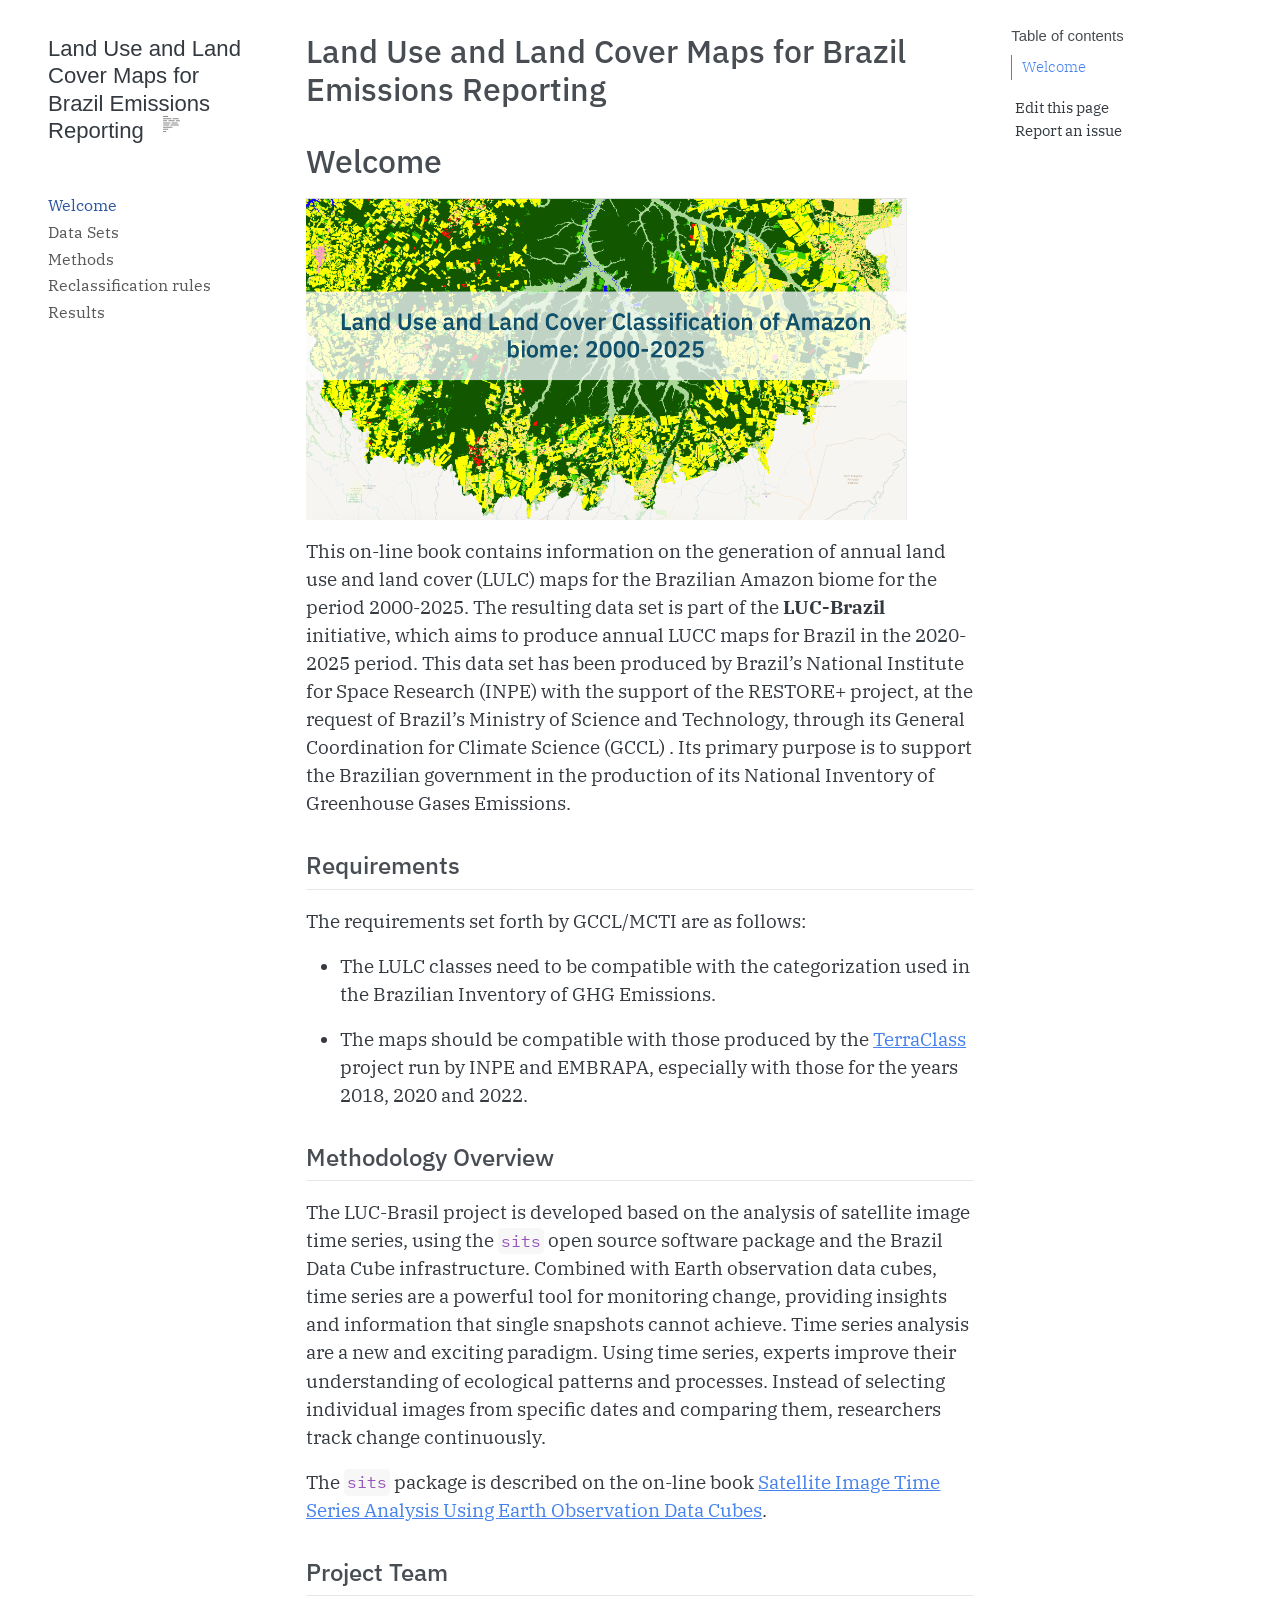
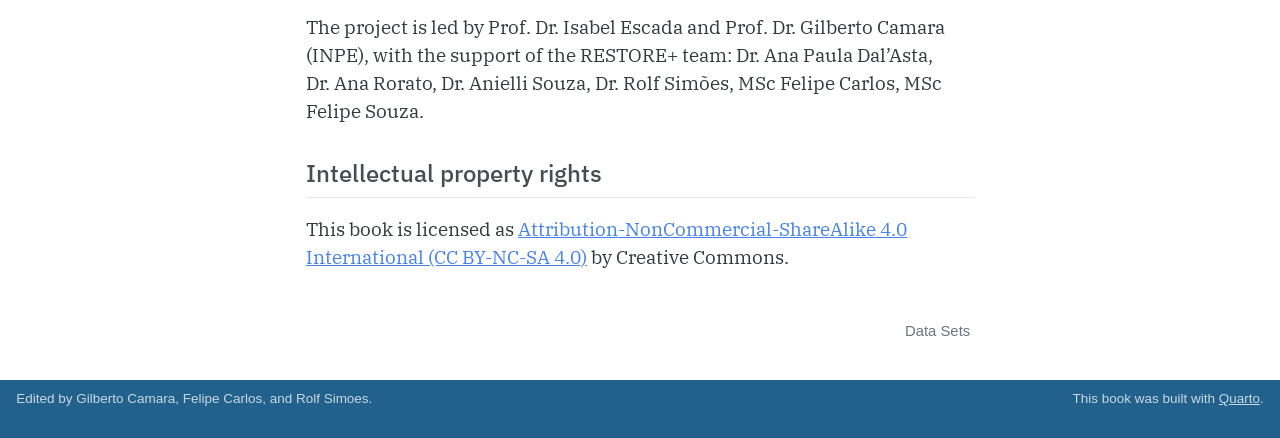
==== docs/index.html @ 6ebc116a "first version of documentation" ====
<!DOCTYPE html>
<html xmlns="http://www.w3.org/1999/xhtml" lang="en" xml:lang="en"><head>
<meta http-equiv="Content-Type" content="text/html; charset=UTF-8">
<meta charset="utf-8">
<meta name="generator" content="quarto-1.3.361">
<meta name="viewport" content="width=device-width, initial-scale=1.0, user-scalable=yes">
<meta name="author" content="Gilberto Camara, Felipe Carlos, and Rolf Simoes">
<title>Land Use and Land Cover Maps for Brazil Emissions Reporting</title>
<style>
code{white-space: pre-wrap;}
span.smallcaps{font-variant: small-caps;}
div.columns{display: flex; gap: min(4vw, 1.5em);}
div.column{flex: auto; overflow-x: auto;}
div.hanging-indent{margin-left: 1.5em; text-indent: -1.5em;}
ul.task-list{list-style: none;}
ul.task-list li input[type="checkbox"] {
  width: 0.8em;
  margin: 0 0.8em 0.2em -1em; /* quarto-specific, see https://github.com/quarto-dev/quarto-cli/issues/4556 */ 
  vertical-align: middle;
}
</style>

<script src="site_libs/quarto-nav/quarto-nav.js"></script>
<script src="site_libs/quarto-nav/headroom.min.js"></script>
<script src="site_libs/clipboard/clipboard.min.js"></script>
<script src="site_libs/quarto-search/autocomplete.umd.js"></script>
<script src="site_libs/quarto-search/fuse.min.js"></script>
<script src="site_libs/quarto-search/quarto-search.js"></script>
<meta name="quarto:offset" content="./">
<link href="./data.html" rel="next">
<script src="site_libs/quarto-html/quarto.js"></script>
<script src="site_libs/quarto-html/popper.min.js"></script>
<script src="site_libs/quarto-html/tippy.umd.min.js"></script>
<script src="site_libs/quarto-html/anchor.min.js"></script>
<link href="site_libs/quarto-html/tippy.css" rel="stylesheet">
<link href="site_libs/quarto-html/quarto-syntax-highlighting.css" rel="stylesheet" id="quarto-text-highlighting-styles">
<script src="site_libs/bootstrap/bootstrap.min.js"></script>
<link href="site_libs/bootstrap/bootstrap-icons.css" rel="stylesheet">
<link href="site_libs/bootstrap/bootstrap.min.css" rel="stylesheet" id="quarto-bootstrap" data-mode="light"><script id="quarto-search-options" type="application/json">{
  "location": "sidebar",
  "copy-button": false,
  "collapse-after": 3,
  "panel-placement": "start",
  "type": "textbox",
  "limit": 20,
  "language": {
    "search-no-results-text": "No results",
    "search-matching-documents-text": "matching documents",
    "search-copy-link-title": "Copy link to search",
    "search-hide-matches-text": "Hide additional matches",
    "search-more-match-text": "more match in this document",
    "search-more-matches-text": "more matches in this document",
    "search-clear-button-title": "Clear",
    "search-detached-cancel-button-title": "Cancel",
    "search-submit-button-title": "Submit",
    "search-label": "Search"
  }
}</script>
</head>
<body class="nav-sidebar floating">

<div id="quarto-search-results"></div>
  <header id="quarto-header" class="headroom fixed-top"><nav class="quarto-secondary-nav"><div class="container-fluid d-flex">
      <button type="button" class="quarto-btn-toggle btn" data-bs-toggle="collapse" data-bs-target="#quarto-sidebar,#quarto-sidebar-glass" aria-controls="quarto-sidebar" aria-expanded="false" aria-label="Toggle sidebar navigation" onclick="if (window.quartoToggleHeadroom) { window.quartoToggleHeadroom(); }">
        <i class="bi bi-layout-text-sidebar-reverse"></i>
      </button>
      <nav class="quarto-page-breadcrumbs" aria-label="breadcrumb"><ol class="breadcrumb"><li class="breadcrumb-item"><a href="./index.html">Welcome</a></li></ol></nav>
      <a class="flex-grow-1" role="button" data-bs-toggle="collapse" data-bs-target="#quarto-sidebar,#quarto-sidebar-glass" aria-controls="quarto-sidebar" aria-expanded="false" aria-label="Toggle sidebar navigation" onclick="if (window.quartoToggleHeadroom) { window.quartoToggleHeadroom(); }">      
      </a>
      <button type="button" class="btn quarto-search-button" aria-label="" onclick="window.quartoOpenSearch();">
        <i class="bi bi-search"></i>
      </button>
    </div>
  </nav></header><!-- content --><div id="quarto-content" class="quarto-container page-columns page-rows-contents page-layout-article">
<!-- sidebar -->
  <nav id="quarto-sidebar" class="sidebar collapse collapse-horizontal sidebar-navigation floating overflow-auto"><div class="pt-lg-2 mt-2 text-left sidebar-header">
    <div class="sidebar-title mb-0 py-0">
      <a href="./">Land Use and Land Cover Maps for Brazil Emissions Reporting</a> 
        <div class="sidebar-tools-main">
    <a href="https://github.com/restore-plus/docs" title="Source Code" class="quarto-navigation-tool px-1" aria-label="Source Code"><i class="bi bi-github"></i></a>
  <a href="" class="quarto-reader-toggle quarto-navigation-tool px-1" onclick="window.quartoToggleReader(); return false;" title="Toggle reader mode">
  <div class="quarto-reader-toggle-btn">
  <i class="bi"></i>
  </div>
</a>
</div>
    </div>
      </div>
        <div class="mt-2 flex-shrink-0 align-items-center">
        <div class="sidebar-search">
        <div id="quarto-search" class="" title="Search"></div>
        </div>
        </div>
    <div class="sidebar-menu-container"> 
    <ul class="list-unstyled mt-1">
<li class="sidebar-item">
  <div class="sidebar-item-container"> 
  <a href="./index.html" class="sidebar-item-text sidebar-link active">
 <span class="menu-text">Welcome</span></a>
  </div>
</li>
        <li class="sidebar-item">
  <div class="sidebar-item-container"> 
  <a href="./data.html" class="sidebar-item-text sidebar-link">
 <span class="menu-text">Data Sets</span></a>
  </div>
</li>
        <li class="sidebar-item">
  <div class="sidebar-item-container"> 
  <a href="./methods.html" class="sidebar-item-text sidebar-link">
 <span class="menu-text">Methods</span></a>
  </div>
</li>
        <li class="sidebar-item">
  <div class="sidebar-item-container"> 
  <a href="./reclassification.html" class="sidebar-item-text sidebar-link">
 <span class="menu-text">Reclassification rules</span></a>
  </div>
</li>
        <li class="sidebar-item">
  <div class="sidebar-item-container"> 
  <a href="./results.html" class="sidebar-item-text sidebar-link">
 <span class="menu-text">Results</span></a>
  </div>
</li>
    </ul>
</div>
</nav><div id="quarto-sidebar-glass" data-bs-toggle="collapse" data-bs-target="#quarto-sidebar,#quarto-sidebar-glass"></div>
<!-- margin-sidebar -->
    <div id="quarto-margin-sidebar" class="sidebar margin-sidebar">
        <nav id="TOC" role="doc-toc" class="toc-active"><h2 id="toc-title">Table of contents</h2>
   
  <ul>
<li>
<a href="#welcome" id="toc-welcome" class="nav-link active" data-scroll-target="#welcome">Welcome</a>
  <ul class="collapse">
<li><a href="#requirements" id="toc-requirements" class="nav-link" data-scroll-target="#requirements">Requirements</a></li>
  <li><a href="#methodology-overview" id="toc-methodology-overview" class="nav-link" data-scroll-target="#methodology-overview">Methodology Overview</a></li>
  <li><a href="#project-team" id="toc-project-team" class="nav-link" data-scroll-target="#project-team">Project Team</a></li>
  <li><a href="#intellectual-property-rights" id="toc-intellectual-property-rights" class="nav-link" data-scroll-target="#intellectual-property-rights">Intellectual property rights</a></li>
  </ul>
</li>
  </ul><div class="toc-actions"><div><i class="bi bi-github"></i></div><div class="action-links"><p><a href="https://github.com/restore-plus/docs/edit/quarto/index.qmd" class="toc-action">Edit this page</a></p><p><a href="https://github.com/restore-plus/docs/issues/new" class="toc-action">Report an issue</a></p></div></div></nav>
    </div>
<!-- main -->
<main class="content" id="quarto-document-content"><header id="title-block-header" class="quarto-title-block default"><div class="quarto-title">
<h1 class="title">Land Use and Land Cover Maps for Brazil Emissions Reporting</h1>
</div>



<div class="quarto-title-meta">

    
  
    
  </div>
  

</header><section id="welcome" class="level1 unnumbered"><h1 class="unnumbered">Welcome</h1>
<div class="cell">
<div class="cell-output-display">
<p><img src="./images/cover_art.png" class="img-fluid" style="width:90.0%"></p>
</div>
</div>
<p>This on-line book contains information on the generation of annual land use and land cover (LULC) maps for the Brazilian Amazon biome for the period 2000-2025. The resulting data set is part of the <strong>LUC-Brazil</strong> initiative, which aims to produce annual LUCC maps for Brazil in the 2020-2025 period. This data set has been produced by Brazil’s National Institute for Space Research (INPE) with the support of the RESTORE+ project, at the request of Brazil’s Ministry of Science and Technology, through its General Coordination for Climate Science (GCCL) . Its primary purpose is to support the Brazilian government in the production of its National Inventory of Greenhouse Gases Emissions.</p>
<section id="requirements" class="level2 unnumbered"><h2 class="unnumbered anchored" data-anchor-id="requirements">Requirements</h2>
<p>The requirements set forth by GCCL/MCTI are as follows:</p>
<ul>
<li><p>The LULC classes need to be compatible with the categorization used in the Brazilian Inventory of GHG Emissions.</p></li>
<li><p>The maps should be compatible with those produced by the <a href="www.terraclass.gov.br">TerraClass</a> project run by INPE and EMBRAPA, especially with those for the years 2018, 2020 and 2022.</p></li>
</ul></section><section id="methodology-overview" class="level2 unnumbered"><h2 class="unnumbered anchored" data-anchor-id="methodology-overview">Methodology Overview</h2>
<p>The LUC-Brasil project is developed based on the analysis of satellite image time series, using the <code>sits</code> open source software package and the Brazil Data Cube infrastructure. Combined with Earth observation data cubes, time series are a powerful tool for monitoring change, providing insights and information that single snapshots cannot achieve. Time series analysis are a new and exciting paradigm. Using time series, experts improve their understanding of ecological patterns and processes. Instead of selecting individual images from specific dates and comparing them, researchers track change continuously.</p>
<p>The <code>sits</code> package is described on the on-line book <a href="https://e-sensing.github.io/sitsbook/">Satellite Image Time Series Analysis Using Earth Observation Data Cubes</a>.</p>
</section><section id="project-team" class="level2 unnumbered"><h2 class="unnumbered anchored" data-anchor-id="project-team">Project Team</h2>
<p>The project is led by Prof.&nbsp;Dr.&nbsp;Isabel Escada and Prof.&nbsp;Dr.&nbsp;Gilberto Camara (INPE), with the support of the RESTORE+ team: Dr.&nbsp;Ana Paula Dal’Asta, Dr.&nbsp;Ana Rorato, Dr.&nbsp;Anielli Souza, Dr.&nbsp;Rolf Simões, MSc Felipe Carlos, MSc Felipe Souza.</p>
</section><section id="intellectual-property-rights" class="level2 unnumbered"><h2 class="unnumbered anchored" data-anchor-id="intellectual-property-rights">Intellectual property rights</h2>
<p>This book is licensed as <a href="https://creativecommons.org/licenses/by-nc-sa/4.0/">Attribution-NonCommercial-ShareAlike 4.0 International (CC BY-NC-SA 4.0)</a> by Creative Commons.</p>


</section></section></main><!-- /main --><script id="quarto-html-after-body" type="application/javascript">
window.document.addEventListener("DOMContentLoaded", function (event) {
  const toggleBodyColorMode = (bsSheetEl) => {
    const mode = bsSheetEl.getAttribute("data-mode");
    const bodyEl = window.document.querySelector("body");
    if (mode === "dark") {
      bodyEl.classList.add("quarto-dark");
      bodyEl.classList.remove("quarto-light");
    } else {
      bodyEl.classList.add("quarto-light");
      bodyEl.classList.remove("quarto-dark");
    }
  }
  const toggleBodyColorPrimary = () => {
    const bsSheetEl = window.document.querySelector("link#quarto-bootstrap");
    if (bsSheetEl) {
      toggleBodyColorMode(bsSheetEl);
    }
  }
  toggleBodyColorPrimary();  
  const icon = "";
  const anchorJS = new window.AnchorJS();
  anchorJS.options = {
    placement: 'right',
    icon: icon
  };
  anchorJS.add('.anchored');
  const isCodeAnnotation = (el) => {
    for (const clz of el.classList) {
      if (clz.startsWith('code-annotation-')) {                     
        return true;
      }
    }
    return false;
  }
  const clipboard = new window.ClipboardJS('.code-copy-button', {
    text: function(trigger) {
      const codeEl = trigger.previousElementSibling.cloneNode(true);
      for (const childEl of codeEl.children) {
        if (isCodeAnnotation(childEl)) {
          childEl.remove();
        }
      }
      return codeEl.innerText;
    }
  });
  clipboard.on('success', function(e) {
    // button target
    const button = e.trigger;
    // don't keep focus
    button.blur();
    // flash "checked"
    button.classList.add('code-copy-button-checked');
    var currentTitle = button.getAttribute("title");
    button.setAttribute("title", "Copied!");
    let tooltip;
    if (window.bootstrap) {
      button.setAttribute("data-bs-toggle", "tooltip");
      button.setAttribute("data-bs-placement", "left");
      button.setAttribute("data-bs-title", "Copied!");
      tooltip = new bootstrap.Tooltip(button, 
        { trigger: "manual", 
          customClass: "code-copy-button-tooltip",
          offset: [0, -8]});
      tooltip.show();    
    }
    setTimeout(function() {
      if (tooltip) {
        tooltip.hide();
        button.removeAttribute("data-bs-title");
        button.removeAttribute("data-bs-toggle");
        button.removeAttribute("data-bs-placement");
      }
      button.setAttribute("title", currentTitle);
      button.classList.remove('code-copy-button-checked');
    }, 1000);
    // clear code selection
    e.clearSelection();
  });
  function tippyHover(el, contentFn) {
    const config = {
      allowHTML: true,
      content: contentFn,
      maxWidth: 500,
      delay: 100,
      arrow: false,
      appendTo: function(el) {
          return el.parentElement;
      },
      interactive: true,
      interactiveBorder: 10,
      theme: 'quarto',
      placement: 'bottom-start'
    };
    window.tippy(el, config); 
  }
  const noterefs = window.document.querySelectorAll('a[role="doc-noteref"]');
  for (var i=0; i<noterefs.length; i++) {
    const ref = noterefs[i];
    tippyHover(ref, function() {
      // use id or data attribute instead here
      let href = ref.getAttribute('data-footnote-href') || ref.getAttribute('href');
      try { href = new URL(href).hash; } catch {}
      const id = href.replace(/^#\/?/, "");
      const note = window.document.getElementById(id);
      return note.innerHTML;
    });
  }
      let selectedAnnoteEl;
      const selectorForAnnotation = ( cell, annotation) => {
        let cellAttr = 'data-code-cell="' + cell + '"';
        let lineAttr = 'data-code-annotation="' +  annotation + '"';
        const selector = 'span[' + cellAttr + '][' + lineAttr + ']';
        return selector;
      }
      const selectCodeLines = (annoteEl) => {
        const doc = window.document;
        const targetCell = annoteEl.getAttribute("data-target-cell");
        const targetAnnotation = annoteEl.getAttribute("data-target-annotation");
        const annoteSpan = window.document.querySelector(selectorForAnnotation(targetCell, targetAnnotation));
        const lines = annoteSpan.getAttribute("data-code-lines").split(",");
        const lineIds = lines.map((line) => {
          return targetCell + "-" + line;
        })
        let top = null;
        let height = null;
        let parent = null;
        if (lineIds.length > 0) {
            //compute the position of the single el (top and bottom and make a div)
            const el = window.document.getElementById(lineIds[0]);
            top = el.offsetTop;
            height = el.offsetHeight;
            parent = el.parentElement.parentElement;
          if (lineIds.length > 1) {
            const lastEl = window.document.getElementById(lineIds[lineIds.length - 1]);
            const bottom = lastEl.offsetTop + lastEl.offsetHeight;
            height = bottom - top;
          }
          if (top !== null && height !== null && parent !== null) {
            // cook up a div (if necessary) and position it 
            let div = window.document.getElementById("code-annotation-line-highlight");
            if (div === null) {
              div = window.document.createElement("div");
              div.setAttribute("id", "code-annotation-line-highlight");
              div.style.position = 'absolute';
              parent.appendChild(div);
            }
            div.style.top = top - 2 + "px";
            div.style.height = height + 4 + "px";
            let gutterDiv = window.document.getElementById("code-annotation-line-highlight-gutter");
            if (gutterDiv === null) {
              gutterDiv = window.document.createElement("div");
              gutterDiv.setAttribute("id", "code-annotation-line-highlight-gutter");
              gutterDiv.style.position = 'absolute';
              const codeCell = window.document.getElementById(targetCell);
              const gutter = codeCell.querySelector('.code-annotation-gutter');
              gutter.appendChild(gutterDiv);
            }
            gutterDiv.style.top = top - 2 + "px";
            gutterDiv.style.height = height + 4 + "px";
          }
          selectedAnnoteEl = annoteEl;
        }
      };
      const unselectCodeLines = () => {
        const elementsIds = ["code-annotation-line-highlight", "code-annotation-line-highlight-gutter"];
        elementsIds.forEach((elId) => {
          const div = window.document.getElementById(elId);
          if (div) {
            div.remove();
          }
        });
        selectedAnnoteEl = undefined;
      };
      // Attach click handler to the DT
      const annoteDls = window.document.querySelectorAll('dt[data-target-cell]');
      for (const annoteDlNode of annoteDls) {
        annoteDlNode.addEventListener('click', (event) => {
          const clickedEl = event.target;
          if (clickedEl !== selectedAnnoteEl) {
            unselectCodeLines();
            const activeEl = window.document.querySelector('dt[data-target-cell].code-annotation-active');
            if (activeEl) {
              activeEl.classList.remove('code-annotation-active');
            }
            selectCodeLines(clickedEl);
            clickedEl.classList.add('code-annotation-active');
          } else {
            // Unselect the line
            unselectCodeLines();
            clickedEl.classList.remove('code-annotation-active');
          }
        });
      }
  const findCites = (el) => {
    const parentEl = el.parentElement;
    if (parentEl) {
      const cites = parentEl.dataset.cites;
      if (cites) {
        return {
          el,
          cites: cites.split(' ')
        };
      } else {
        return findCites(el.parentElement)
      }
    } else {
      return undefined;
    }
  };
  var bibliorefs = window.document.querySelectorAll('a[role="doc-biblioref"]');
  for (var i=0; i<bibliorefs.length; i++) {
    const ref = bibliorefs[i];
    const citeInfo = findCites(ref);
    if (citeInfo) {
      tippyHover(citeInfo.el, function() {
        var popup = window.document.createElement('div');
        citeInfo.cites.forEach(function(cite) {
          var citeDiv = window.document.createElement('div');
          citeDiv.classList.add('hanging-indent');
          citeDiv.classList.add('csl-entry');
          var biblioDiv = window.document.getElementById('ref-' + cite);
          if (biblioDiv) {
            citeDiv.innerHTML = biblioDiv.innerHTML;
          }
          popup.appendChild(citeDiv);
        });
        return popup.innerHTML;
      });
    }
  }
});
</script><nav class="page-navigation"><div class="nav-page nav-page-previous">
  </div>
  <div class="nav-page nav-page-next">
      <a href="./data.html" class="pagination-link">
        <span class="nav-page-text">Data Sets</span> <i class="bi bi-arrow-right-short"></i>
      </a>
  </div>
</nav>
</div> <!-- /content -->
<footer class="footer"><div class="nav-footer">
    <div class="nav-footer-left">Edited by Gilberto Camara, Felipe Carlos, and Rolf Simoes.</div>   
    <div class="nav-footer-center">
      &nbsp;
    </div>
    <div class="nav-footer-right">This book was built with <a href="https://quarto.org/">Quarto</a>.</div>
  </div>
</footer>


</body></html>
---- docs/site_libs/quarto-html/tippy.css ----
.tippy-box[data-animation=fade][data-state=hidden]{opacity:0}[data-tippy-root]{max-width:calc(100vw - 10px)}.tippy-box{position:relative;background-color:#333;color:#fff;border-radius:4px;font-size:14px;line-height:1.4;white-space:normal;outline:0;transition-property:transform,visibility,opacity}.tippy-box[data-placement^=top]>.tippy-arrow{bottom:0}.tippy-box[data-placement^=top]>.tippy-arrow:before{bottom:-7px;left:0;border-width:8px 8px 0;border-top-color:initial;transform-origin:center top}.tippy-box[data-placement^=bottom]>.tippy-arrow{top:0}.tippy-box[data-placement^=bottom]>.tippy-arrow:before{top:-7px;left:0;border-width:0 8px 8px;border-bottom-color:initial;transform-origin:center bottom}.tippy-box[data-placement^=left]>.tippy-arrow{right:0}.tippy-box[data-placement^=left]>.tippy-arrow:before{border-width:8px 0 8px 8px;border-left-color:initial;right:-7px;transform-origin:center left}.tippy-box[data-placement^=right]>.tippy-arrow{left:0}.tippy-box[data-placement^=right]>.tippy-arrow:before{left:-7px;border-width:8px 8px 8px 0;border-right-color:initial;transform-origin:center right}.tippy-box[data-inertia][data-state=visible]{transition-timing-function:cubic-bezier(.54,1.5,.38,1.11)}.tippy-arrow{width:16px;height:16px;color:#333}.tippy-arrow:before{content:"";position:absolute;border-color:transparent;border-style:solid}.tippy-content{position:relative;padding:5px 9px;z-index:1}
---- docs/site_libs/quarto-html/quarto-syntax-highlighting.css ----
/* quarto syntax highlight colors */
:root {
  --quarto-hl-ot-color: #003B4F;
  --quarto-hl-at-color: #657422;
  --quarto-hl-ss-color: #20794D;
  --quarto-hl-an-color: #5E5E5E;
  --quarto-hl-fu-color: #4758AB;
  --quarto-hl-st-color: #20794D;
  --quarto-hl-cf-color: #003B4F;
  --quarto-hl-op-color: #5E5E5E;
  --quarto-hl-er-color: #AD0000;
  --quarto-hl-bn-color: #AD0000;
  --quarto-hl-al-color: #AD0000;
  --quarto-hl-va-color: #111111;
  --quarto-hl-bu-color: inherit;
  --quarto-hl-ex-color: inherit;
  --quarto-hl-pp-color: #AD0000;
  --quarto-hl-in-color: #5E5E5E;
  --quarto-hl-vs-color: #20794D;
  --quarto-hl-wa-color: #5E5E5E;
  --quarto-hl-do-color: #5E5E5E;
  --quarto-hl-im-color: #00769E;
  --quarto-hl-ch-color: #20794D;
  --quarto-hl-dt-color: #AD0000;
  --quarto-hl-fl-color: #AD0000;
  --quarto-hl-co-color: #5E5E5E;
  --quarto-hl-cv-color: #5E5E5E;
  --quarto-hl-cn-color: #8f5902;
  --quarto-hl-sc-color: #5E5E5E;
  --quarto-hl-dv-color: #AD0000;
  --quarto-hl-kw-color: #003B4F;
}

/* other quarto variables */
:root {
  --quarto-font-monospace: SFMono-Regular, Menlo, Monaco, Consolas, "Liberation Mono", "Courier New", monospace;
}

pre > code.sourceCode > span {
  color: #003B4F;
}

code span {
  color: #003B4F;
}

code.sourceCode > span {
  color: #003B4F;
}

div.sourceCode,
div.sourceCode pre.sourceCode {
  color: #003B4F;
}

code span.ot {
  color: #003B4F;
  font-style: inherit;
}

code span.at {
  color: #657422;
  font-style: inherit;
}

code span.ss {
  color: #20794D;
  font-style: inherit;
}

code span.an {
  color: #5E5E5E;
  font-style: inherit;
}

code span.fu {
  color: #4758AB;
  font-style: inherit;
}

code span.st {
  color: #20794D;
  font-style: inherit;
}

code span.cf {
  color: #003B4F;
  font-style: inherit;
}

code span.op {
  color: #5E5E5E;
  font-style: inherit;
}

code span.er {
  color: #AD0000;
  font-style: inherit;
}

code span.bn {
  color: #AD0000;
  font-style: inherit;
}

code span.al {
  color: #AD0000;
  font-style: inherit;
}

code span.va {
  color: #111111;
  font-style: inherit;
}

code span.bu {
  font-style: inherit;
}

code span.ex {
  font-style: inherit;
}

code span.pp {
  color: #AD0000;
  font-style: inherit;
}

code span.in {
  color: #5E5E5E;
  font-style: inherit;
}

code span.vs {
  color: #20794D;
  font-style: inherit;
}

code span.wa {
  color: #5E5E5E;
  font-style: italic;
}

code span.do {
  color: #5E5E5E;
  font-style: italic;
}

code span.im {
  color: #00769E;
  font-style: inherit;
}

code span.ch {
  color: #20794D;
  font-style: inherit;
}

code span.dt {
  color: #AD0000;
  font-style: inherit;
}

code span.fl {
  color: #AD0000;
  font-style: inherit;
}

code span.co {
  color: #5E5E5E;
  font-style: inherit;
}

code span.cv {
  color: #5E5E5E;
  font-style: italic;
}

code span.cn {
  color: #8f5902;
  font-style: inherit;
}

code span.sc {
  color: #5E5E5E;
  font-style: inherit;
}

code span.dv {
  color: #AD0000;
  font-style: inherit;
}

code span.kw {
  color: #003B4F;
  font-style: inherit;
}

.prevent-inlining {
  content: "</";
}

/*# sourceMappingURL=debc5d5d77c3f9108843748ff7464032.css.map */
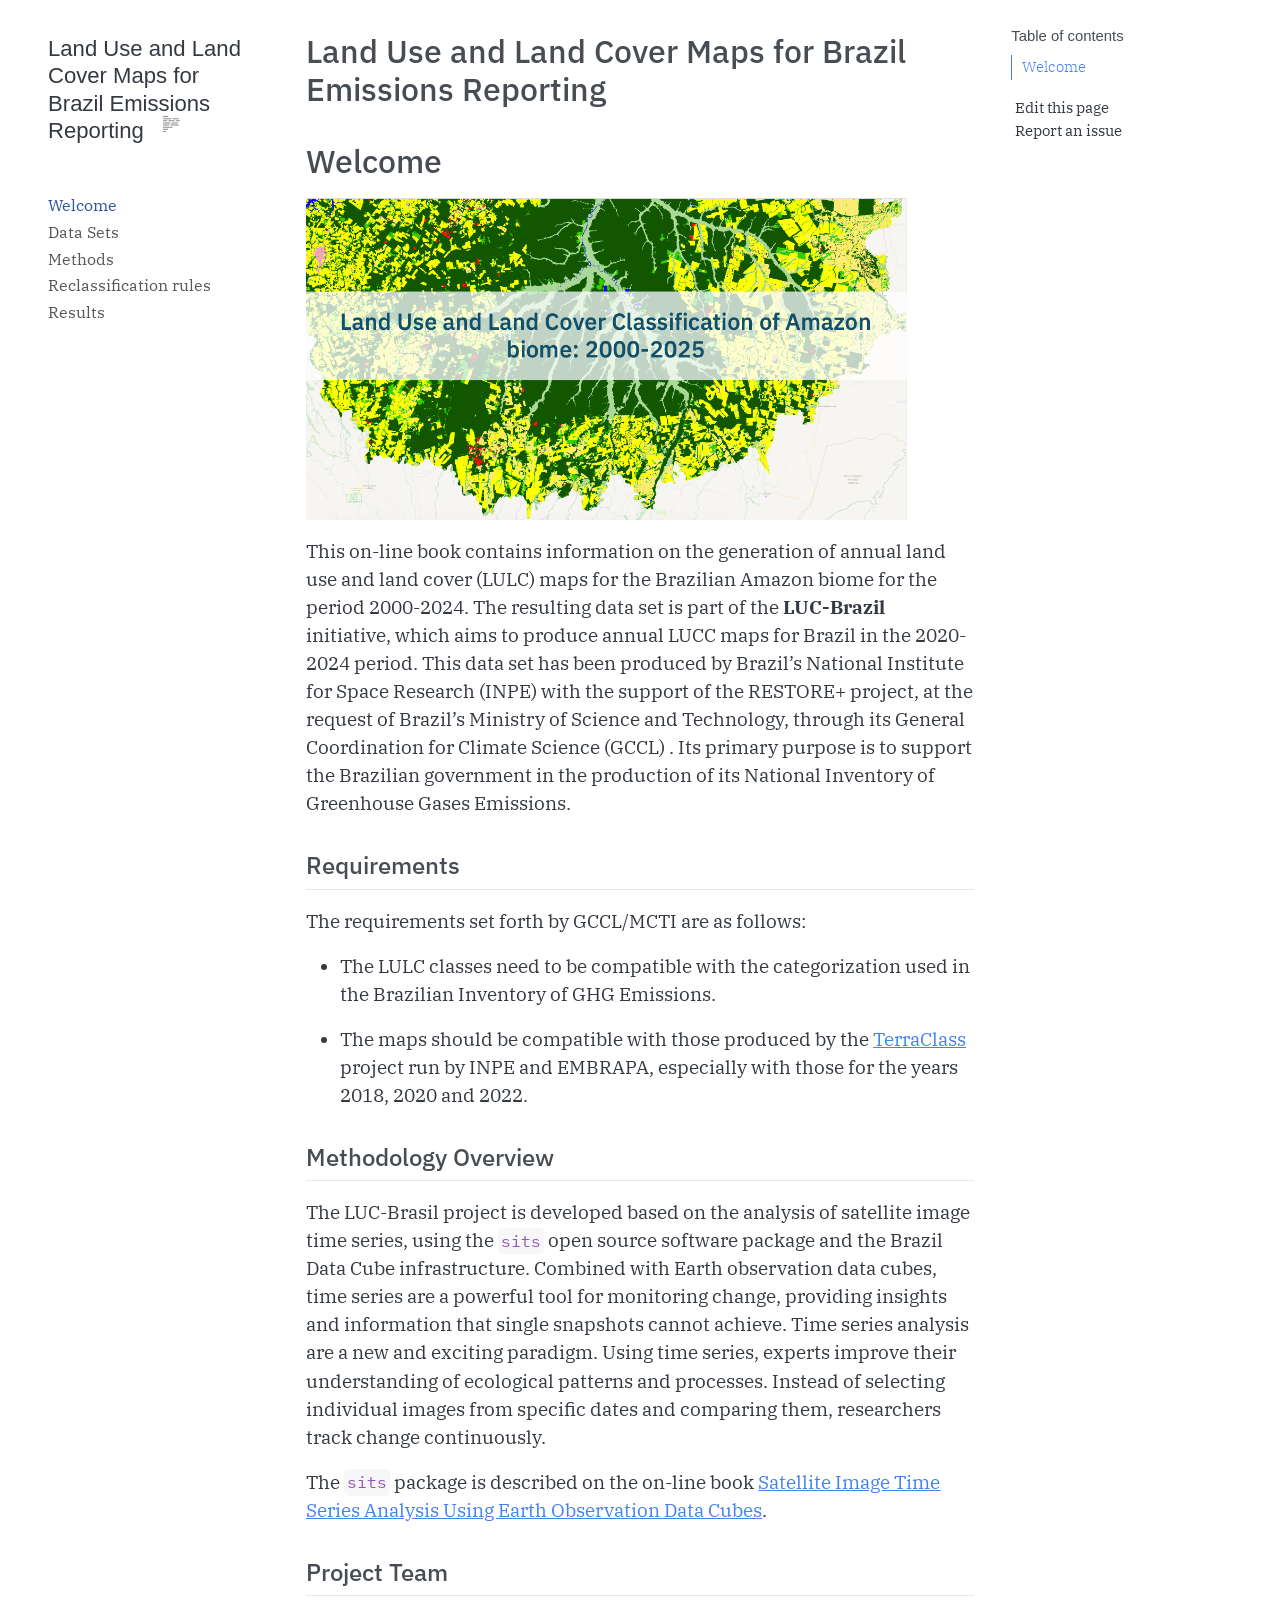
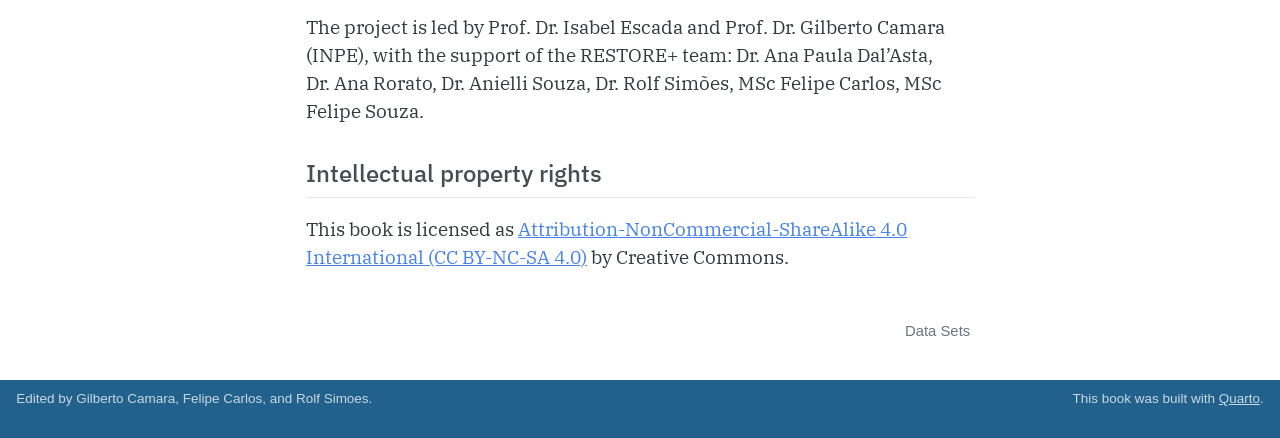
==== commit 476a5b06: "reclassification section" ====
--- a/docs/index.html
+++ b/docs/index.html
@@ -163,7 +163,7 @@
 <p><img src="./images/cover_art.png" class="img-fluid" style="width:90.0%"></p>
 </div>
 </div>
-<p>This on-line book contains information on the generation of annual land use and land cover (LULC) maps for the Brazilian Amazon biome for the period 2000-2025. The resulting data set is part of the <strong>LUC-Brazil</strong> initiative, which aims to produce annual LUCC maps for Brazil in the 2020-2025 period. This data set has been produced by Brazil’s National Institute for Space Research (INPE) with the support of the RESTORE+ project, at the request of Brazil’s Ministry of Science and Technology, through its General Coordination for Climate Science (GCCL) . Its primary purpose is to support the Brazilian government in the production of its National Inventory of Greenhouse Gases Emissions.</p>
+<p>This on-line book contains information on the generation of annual land use and land cover (LULC) maps for the Brazilian Amazon biome for the period 2000-2024. The resulting data set is part of the <strong>LUC-Brazil</strong> initiative, which aims to produce annual LUCC maps for Brazil in the 2020-2024 period. This data set has been produced by Brazil’s National Institute for Space Research (INPE) with the support of the RESTORE+ project, at the request of Brazil’s Ministry of Science and Technology, through its General Coordination for Climate Science (GCCL) . Its primary purpose is to support the Brazilian government in the production of its National Inventory of Greenhouse Gases Emissions.</p>
 <section id="requirements" class="level2 unnumbered"><h2 class="unnumbered anchored" data-anchor-id="requirements">Requirements</h2>
 <p>The requirements set forth by GCCL/MCTI are as follows:</p>
 <ul>
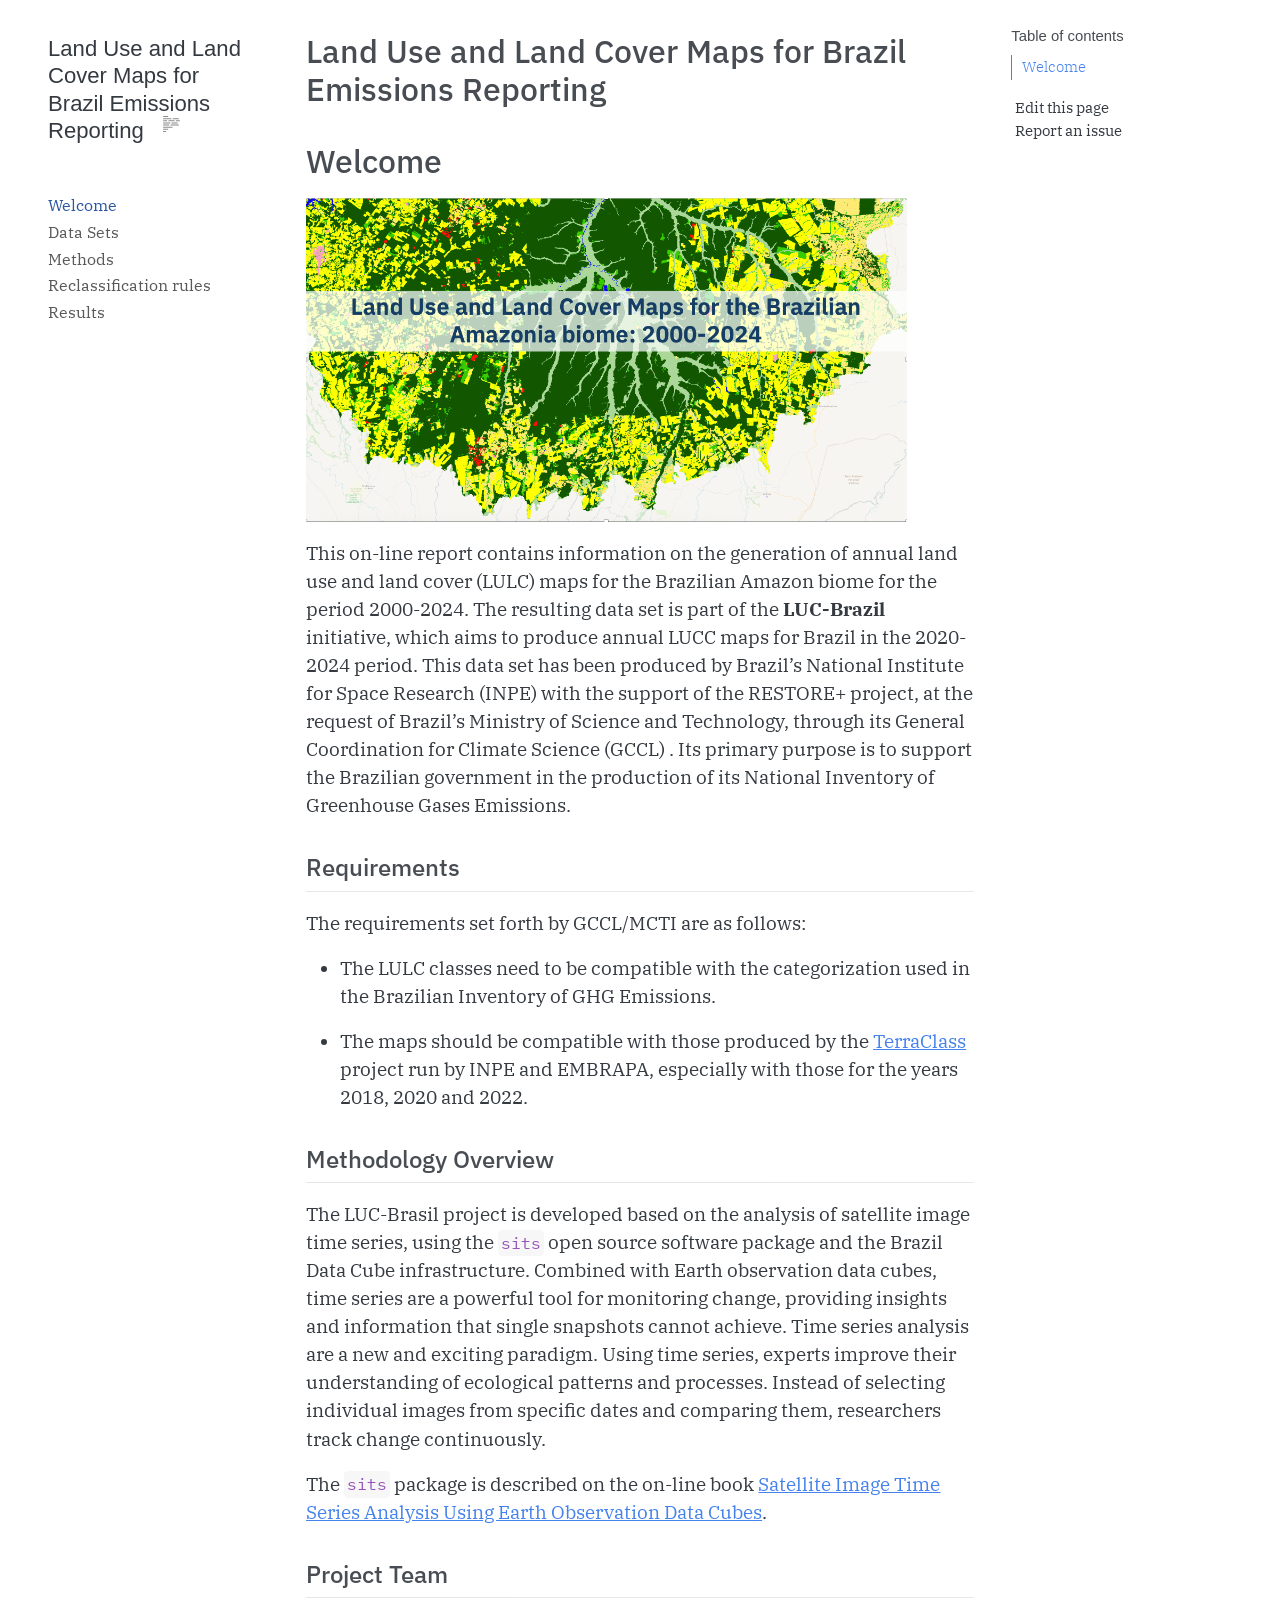
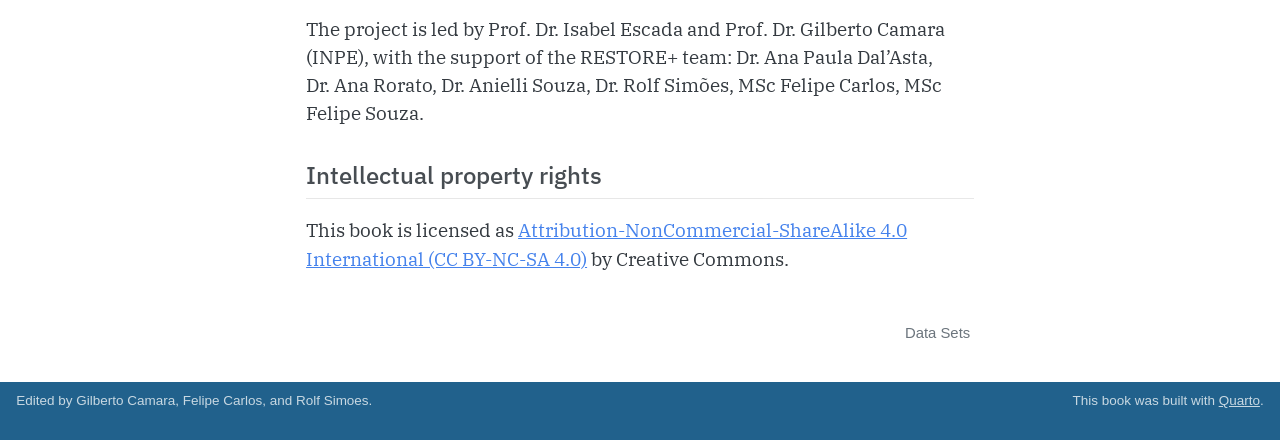
==== commit 48b98648: "correct dataset and provide class metadata" ====
--- a/docs/index.html
+++ b/docs/index.html
@@ -163,7 +163,7 @@
 <p><img src="./images/cover_art.png" class="img-fluid" style="width:90.0%"></p>
 </div>
 </div>
-<p>This on-line book contains information on the generation of annual land use and land cover (LULC) maps for the Brazilian Amazon biome for the period 2000-2024. The resulting data set is part of the <strong>LUC-Brazil</strong> initiative, which aims to produce annual LUCC maps for Brazil in the 2020-2024 period. This data set has been produced by Brazil’s National Institute for Space Research (INPE) with the support of the RESTORE+ project, at the request of Brazil’s Ministry of Science and Technology, through its General Coordination for Climate Science (GCCL) . Its primary purpose is to support the Brazilian government in the production of its National Inventory of Greenhouse Gases Emissions.</p>
+<p>This on-line report contains information on the generation of annual land use and land cover (LULC) maps for the Brazilian Amazon biome for the period 2000-2024. The resulting data set is part of the <strong>LUC-Brazil</strong> initiative, which aims to produce annual LUCC maps for Brazil in the 2020-2024 period. This data set has been produced by Brazil’s National Institute for Space Research (INPE) with the support of the RESTORE+ project, at the request of Brazil’s Ministry of Science and Technology, through its General Coordination for Climate Science (GCCL) . Its primary purpose is to support the Brazilian government in the production of its National Inventory of Greenhouse Gases Emissions.</p>
 <section id="requirements" class="level2 unnumbered"><h2 class="unnumbered anchored" data-anchor-id="requirements">Requirements</h2>
 <p>The requirements set forth by GCCL/MCTI are as follows:</p>
 <ul>
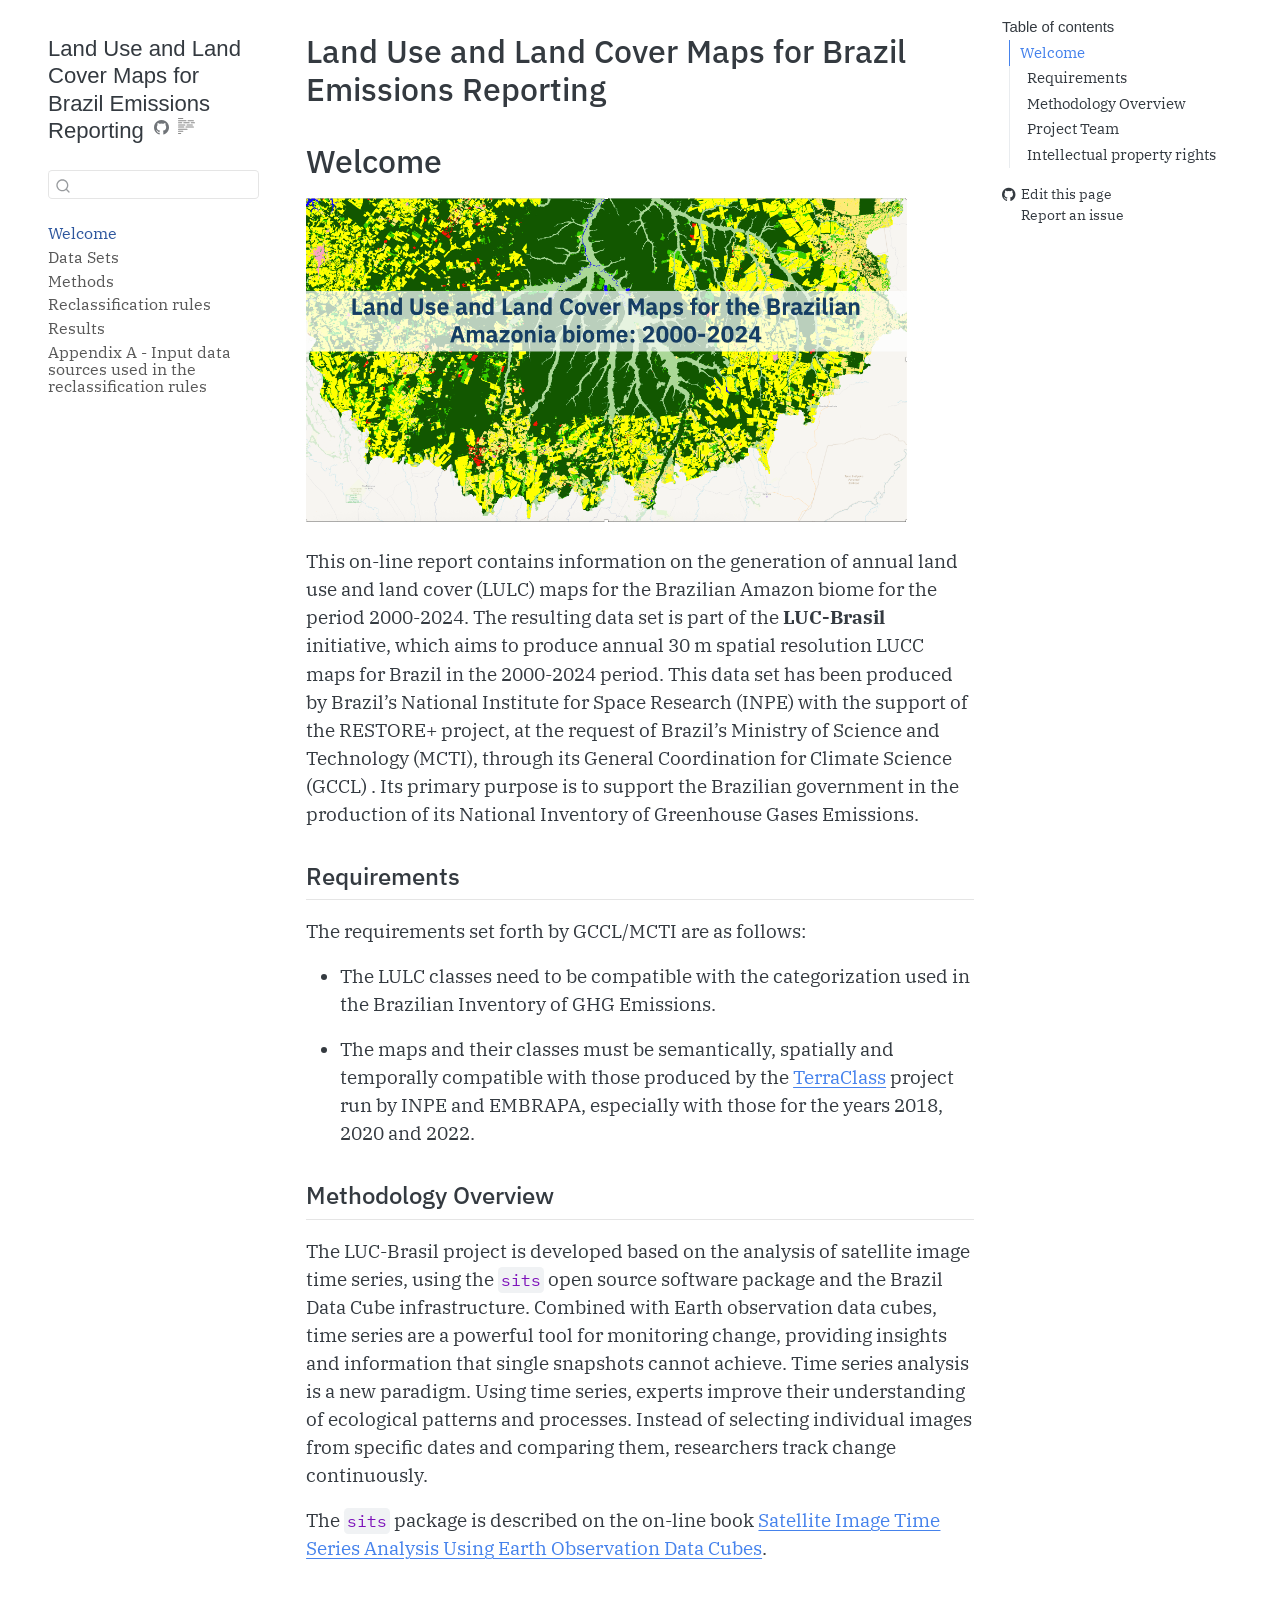
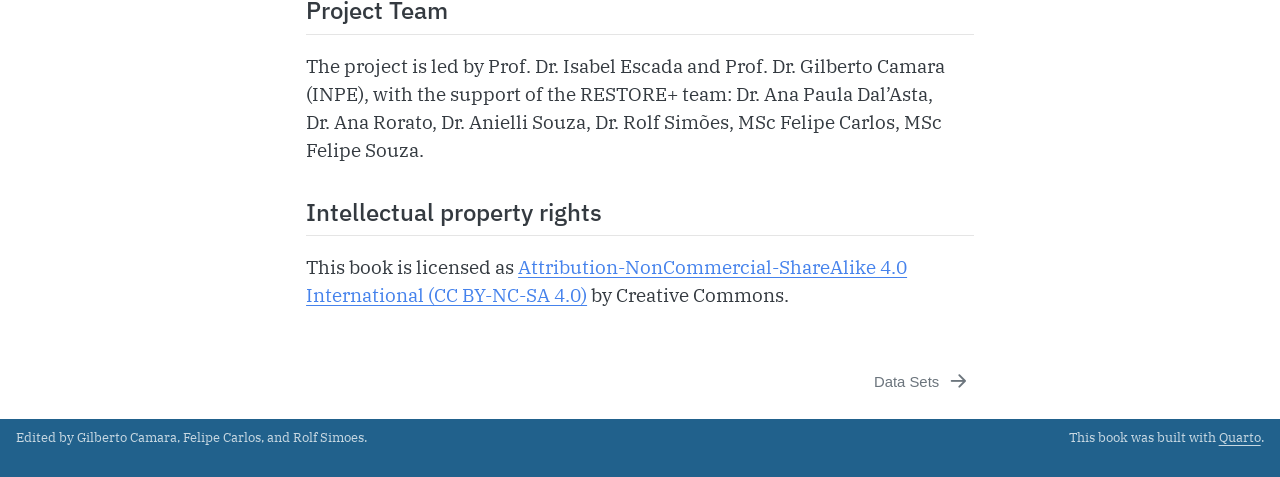
==== commit a672e9fa: "docs: update rendered book Co-authored-by: Felipe Carvalho <lipecaso@gmail.com>" ====
--- a/docs/index.html
+++ b/docs/index.html
@@ -2,15 +2,21 @@
 <html xmlns="http://www.w3.org/1999/xhtml" lang="en" xml:lang="en"><head>
 <meta http-equiv="Content-Type" content="text/html; charset=UTF-8">
 <meta charset="utf-8">
-<meta name="generator" content="quarto-1.3.361">
+<meta name="generator" content="quarto-1.10.18">
 <meta name="viewport" content="width=device-width, initial-scale=1.0, user-scalable=yes">
 <meta name="author" content="Gilberto Camara, Felipe Carlos, and Rolf Simoes">
 <title>Land Use and Land Cover Maps for Brazil Emissions Reporting</title>
 <style>
-code{white-space: pre-wrap;}
+/* Default styles provided by pandoc.
+** See https://pandoc.org/MANUAL.html#variables-for-html for config info.
+*/
 span.smallcaps{font-variant: small-caps;}
-div.columns{display: flex; gap: min(4vw, 1.5em);}
-div.column{flex: auto; overflow-x: auto;}
+div.columns{display: flex; gap: 1.5em;}
+div.column{flex: auto;}
+@media screen {
+div.columns{gap: min(4vw, 1.5em);}
+div.column{overflow-x: auto;}
+}
 div.hanging-indent{margin-left: 1.5em; text-indent: -1.5em;}
 ul.task-list{list-style: none;}
 ul.task-list li input[type="checkbox"] {
@@ -28,21 +34,28 @@
 <script src="site_libs/quarto-search/quarto-search.js"></script>
 <meta name="quarto:offset" content="./">
 <link href="./data.html" rel="next">
-<script src="site_libs/quarto-html/quarto.js"></script>
+<script src="site_libs/quarto-html/quarto.js" type="module"></script>
+<script src="site_libs/quarto-html/tabsets/tabsets.js" type="module"></script>
 <script src="site_libs/quarto-html/popper.min.js"></script>
 <script src="site_libs/quarto-html/tippy.umd.min.js"></script>
 <script src="site_libs/quarto-html/anchor.min.js"></script>
 <link href="site_libs/quarto-html/tippy.css" rel="stylesheet">
-<link href="site_libs/quarto-html/quarto-syntax-highlighting.css" rel="stylesheet" id="quarto-text-highlighting-styles">
+<link href="site_libs/quarto-html/quarto-syntax-highlighting-64a204ab8560d761af7679ceaba22944.css" rel="stylesheet" id="quarto-text-highlighting-styles">
 <script src="site_libs/bootstrap/bootstrap.min.js"></script>
 <link href="site_libs/bootstrap/bootstrap-icons.css" rel="stylesheet">
-<link href="site_libs/bootstrap/bootstrap.min.css" rel="stylesheet" id="quarto-bootstrap" data-mode="light"><script id="quarto-search-options" type="application/json">{
+<link href="site_libs/bootstrap/bootstrap-fb714311b391b0cc506359a5f32b0783.min.css" rel="stylesheet" append-hash="true" id="quarto-bootstrap" data-mode="light"><script id="quarto-search-options" type="application/json">{
   "location": "sidebar",
   "copy-button": false,
   "collapse-after": 3,
   "panel-placement": "start",
   "type": "textbox",
-  "limit": 20,
+  "limit": 50,
+  "keyboard-shortcut": [
+    "f",
+    "/",
+    "s"
+  ],
+  "show-item-context": false,
   "language": {
     "search-no-results-text": "No results",
     "search-matching-documents-text": "matching documents",
@@ -51,29 +64,30 @@
     "search-more-match-text": "more match in this document",
     "search-more-matches-text": "more matches in this document",
     "search-clear-button-title": "Clear",
+    "search-text-placeholder": "",
     "search-detached-cancel-button-title": "Cancel",
     "search-submit-button-title": "Submit",
     "search-label": "Search"
   }
 }</script>
 </head>
-<body class="nav-sidebar floating">
+<body class="nav-sidebar floating quarto-light">
 
 <div id="quarto-search-results"></div>
   <header id="quarto-header" class="headroom fixed-top"><nav class="quarto-secondary-nav"><div class="container-fluid d-flex">
-      <button type="button" class="quarto-btn-toggle btn" data-bs-toggle="collapse" data-bs-target="#quarto-sidebar,#quarto-sidebar-glass" aria-controls="quarto-sidebar" aria-expanded="false" aria-label="Toggle sidebar navigation" onclick="if (window.quartoToggleHeadroom) { window.quartoToggleHeadroom(); }">
+      <button type="button" class="quarto-btn-toggle btn" data-bs-toggle="collapse" role="button" data-bs-target=".quarto-sidebar-collapse-item" aria-controls="quarto-sidebar" aria-expanded="false" aria-label="Toggle sidebar navigation" onclick="if (window.quartoToggleHeadroom) { window.quartoToggleHeadroom(); }">
         <i class="bi bi-layout-text-sidebar-reverse"></i>
       </button>
-      <nav class="quarto-page-breadcrumbs" aria-label="breadcrumb"><ol class="breadcrumb"><li class="breadcrumb-item"><a href="./index.html">Welcome</a></li></ol></nav>
-      <a class="flex-grow-1" role="button" data-bs-toggle="collapse" data-bs-target="#quarto-sidebar,#quarto-sidebar-glass" aria-controls="quarto-sidebar" aria-expanded="false" aria-label="Toggle sidebar navigation" onclick="if (window.quartoToggleHeadroom) { window.quartoToggleHeadroom(); }">      
-      </a>
-      <button type="button" class="btn quarto-search-button" aria-label="" onclick="window.quartoOpenSearch();">
+        <nav class="quarto-page-breadcrumbs" aria-label="breadcrumb"><ol class="breadcrumb"><li class="breadcrumb-item"><a href="./index.html">Welcome</a></li></ol></nav>
+        <a class="flex-grow-1" role="navigation" data-bs-toggle="collapse" data-bs-target=".quarto-sidebar-collapse-item" aria-controls="quarto-sidebar" aria-expanded="false" aria-label="Toggle sidebar navigation" onclick="if (window.quartoToggleHeadroom) { window.quartoToggleHeadroom(); }">      
+        </a>
+      <button type="button" class="btn quarto-search-button" aria-label="Search" onclick="window.quartoOpenSearch();">
         <i class="bi bi-search"></i>
       </button>
     </div>
   </nav></header><!-- content --><div id="quarto-content" class="quarto-container page-columns page-rows-contents page-layout-article">
 <!-- sidebar -->
-  <nav id="quarto-sidebar" class="sidebar collapse collapse-horizontal sidebar-navigation floating overflow-auto"><div class="pt-lg-2 mt-2 text-left sidebar-header">
+  <nav id="quarto-sidebar" class="sidebar collapse collapse-horizontal quarto-sidebar-collapse-item sidebar-navigation floating overflow-auto"><div class="pt-lg-2 mt-2 text-left sidebar-header">
     <div class="sidebar-title mb-0 py-0">
       <a href="./">Land Use and Land Cover Maps for Brazil Emissions Reporting</a> 
         <div class="sidebar-tools-main">
@@ -123,9 +137,15 @@
  <span class="menu-text">Results</span></a>
   </div>
 </li>
+        <li class="sidebar-item">
+  <div class="sidebar-item-container"> 
+  <a href="./appendix-a.html" class="sidebar-item-text sidebar-link">
+ <span class="menu-text">Appendix A - Input data sources used in the reclassification rules</span></a>
+  </div>
+</li>
     </ul>
 </div>
-</nav><div id="quarto-sidebar-glass" data-bs-toggle="collapse" data-bs-target="#quarto-sidebar,#quarto-sidebar-glass"></div>
+</nav><div id="quarto-sidebar-glass" class="quarto-sidebar-collapse-item" data-bs-toggle="collapse" data-bs-target=".quarto-sidebar-collapse-item"></div>
 <!-- margin-sidebar -->
     <div id="quarto-margin-sidebar" class="sidebar margin-sidebar">
         <nav id="TOC" role="doc-toc" class="toc-active"><h2 id="toc-title">Table of contents</h2>
@@ -140,7 +160,7 @@
   <li><a href="#intellectual-property-rights" id="toc-intellectual-property-rights" class="nav-link" data-scroll-target="#intellectual-property-rights">Intellectual property rights</a></li>
   </ul>
 </li>
-  </ul><div class="toc-actions"><div><i class="bi bi-github"></i></div><div class="action-links"><p><a href="https://github.com/restore-plus/docs/edit/quarto/index.qmd" class="toc-action">Edit this page</a></p><p><a href="https://github.com/restore-plus/docs/issues/new" class="toc-action">Report an issue</a></p></div></div></nav>
+  </ul><div class="toc-actions"><ul><li><a href="https://github.com/restore-plus/docs/edit/quarto/index.qmd" class="toc-action"><i class="bi bi-github"></i>Edit this page</a></li><li><a href="https://github.com/restore-plus/docs/issues/new" class="toc-action"><i class="bi empty"></i>Report an issue</a></li></ul></div></nav>
     </div>
 <!-- main -->
 <main class="content" id="quarto-document-content"><header id="title-block-header" class="quarto-title-block default"><div class="quarto-title">
@@ -157,20 +177,24 @@
   </div>
   
 
+
 </header><section id="welcome" class="level1 unnumbered"><h1 class="unnumbered">Welcome</h1>
 <div class="cell">
 <div class="cell-output-display">
-<p><img src="./images/cover_art.png" class="img-fluid" style="width:90.0%"></p>
+<div>
+<figure class="figure"><p><img src="./images/cover_art.png" class="img-fluid figure-img" style="width:90.0%"></p>
+</figure>
 </div>
 </div>
-<p>This on-line report contains information on the generation of annual land use and land cover (LULC) maps for the Brazilian Amazon biome for the period 2000-2024. The resulting data set is part of the <strong>LUC-Brazil</strong> initiative, which aims to produce annual LUCC maps for Brazil in the 2020-2024 period. This data set has been produced by Brazil’s National Institute for Space Research (INPE) with the support of the RESTORE+ project, at the request of Brazil’s Ministry of Science and Technology, through its General Coordination for Climate Science (GCCL) . Its primary purpose is to support the Brazilian government in the production of its National Inventory of Greenhouse Gases Emissions.</p>
+</div>
+<p>This on-line report contains information on the generation of annual land use and land cover (LULC) maps for the Brazilian Amazon biome for the period 2000-2024. The resulting data set is part of the <strong>LUC-Brasil</strong> initiative, which aims to produce annual 30 m spatial resolution LUCC maps for Brazil in the 2000-2024 period. This data set has been produced by Brazil’s National Institute for Space Research (INPE) with the support of the RESTORE+ project, at the request of Brazil’s Ministry of Science and Technology (MCTI), through its General Coordination for Climate Science (GCCL) . Its primary purpose is to support the Brazilian government in the production of its National Inventory of Greenhouse Gases Emissions.</p>
 <section id="requirements" class="level2 unnumbered"><h2 class="unnumbered anchored" data-anchor-id="requirements">Requirements</h2>
 <p>The requirements set forth by GCCL/MCTI are as follows:</p>
 <ul>
 <li><p>The LULC classes need to be compatible with the categorization used in the Brazilian Inventory of GHG Emissions.</p></li>
-<li><p>The maps should be compatible with those produced by the <a href="www.terraclass.gov.br">TerraClass</a> project run by INPE and EMBRAPA, especially with those for the years 2018, 2020 and 2022.</p></li>
+<li><p>The maps and their classes must be semantically, spatially and temporally compatible with those produced by the <a href="https://www.terraclass.gov.br/">TerraClass</a> project run by INPE and EMBRAPA, especially with those for the years 2018, 2020 and 2022.</p></li>
 </ul></section><section id="methodology-overview" class="level2 unnumbered"><h2 class="unnumbered anchored" data-anchor-id="methodology-overview">Methodology Overview</h2>
-<p>The LUC-Brasil project is developed based on the analysis of satellite image time series, using the <code>sits</code> open source software package and the Brazil Data Cube infrastructure. Combined with Earth observation data cubes, time series are a powerful tool for monitoring change, providing insights and information that single snapshots cannot achieve. Time series analysis are a new and exciting paradigm. Using time series, experts improve their understanding of ecological patterns and processes. Instead of selecting individual images from specific dates and comparing them, researchers track change continuously.</p>
+<p>The LUC-Brasil project is developed based on the analysis of satellite image time series, using the <code>sits</code> open source software package and the Brazil Data Cube infrastructure. Combined with Earth observation data cubes, time series are a powerful tool for monitoring change, providing insights and information that single snapshots cannot achieve. Time series analysis is a new paradigm. Using time series, experts improve their understanding of ecological patterns and processes. Instead of selecting individual images from specific dates and comparing them, researchers track change continuously.</p>
 <p>The <code>sits</code> package is described on the on-line book <a href="https://e-sensing.github.io/sitsbook/">Satellite Image Time Series Analysis Using Earth Observation Data Cubes</a>.</p>
 </section><section id="project-team" class="level2 unnumbered"><h2 class="unnumbered anchored" data-anchor-id="project-team">Project Team</h2>
 <p>The project is led by Prof.&nbsp;Dr.&nbsp;Isabel Escada and Prof.&nbsp;Dr.&nbsp;Gilberto Camara (INPE), with the support of the RESTORE+ team: Dr.&nbsp;Ana Paula Dal’Asta, Dr.&nbsp;Ana Rorato, Dr.&nbsp;Anielli Souza, Dr.&nbsp;Rolf Simões, MSc Felipe Carlos, MSc Felipe Souza.</p>
@@ -179,43 +203,58 @@
 
 
 </section></section></main><!-- /main --><script id="quarto-html-after-body" type="application/javascript">
-window.document.addEventListener("DOMContentLoaded", function (event) {
-  const toggleBodyColorMode = (bsSheetEl) => {
-    const mode = bsSheetEl.getAttribute("data-mode");
-    const bodyEl = window.document.querySelector("body");
-    if (mode === "dark") {
-      bodyEl.classList.add("quarto-dark");
-      bodyEl.classList.remove("quarto-light");
-    } else {
-      bodyEl.classList.add("quarto-light");
-      bodyEl.classList.remove("quarto-dark");
-    }
-  }
-  const toggleBodyColorPrimary = () => {
-    const bsSheetEl = window.document.querySelector("link#quarto-bootstrap");
-    if (bsSheetEl) {
-      toggleBodyColorMode(bsSheetEl);
-    }
-  }
-  toggleBodyColorPrimary();  
-  const icon = "";
-  const anchorJS = new window.AnchorJS();
-  anchorJS.options = {
-    placement: 'right',
-    icon: icon
-  };
-  anchorJS.add('.anchored');
-  const isCodeAnnotation = (el) => {
-    for (const clz of el.classList) {
-      if (clz.startsWith('code-annotation-')) {                     
-        return true;
-      }
-    }
-    return false;
-  }
-  const clipboard = new window.ClipboardJS('.code-copy-button', {
-    text: function(trigger) {
-      const codeEl = trigger.previousElementSibling.cloneNode(true);
+  window.document.addEventListener("DOMContentLoaded", function (event) {
+    const icon = "";
+    const anchorJS = new window.AnchorJS();
+    anchorJS.options = {
+      placement: 'right',
+      icon: icon
+    };
+    anchorJS.add('.anchored');
+    const isCodeAnnotation = (el) => {
+      for (const clz of el.classList) {
+        if (clz.startsWith('code-annotation-')) {                     
+          return true;
+        }
+      }
+      return false;
+    }
+    const onCopySuccess = function(e) {
+      // button target
+      const button = e.trigger;
+      // don't keep focus
+      button.blur();
+      // flash "checked"
+      button.classList.add('code-copy-button-checked');
+      var currentTitle = button.getAttribute("title");
+      button.setAttribute("title", "Copied!");
+      let tooltip;
+      if (window.bootstrap) {
+        button.setAttribute("data-bs-toggle", "tooltip");
+        button.setAttribute("data-bs-placement", "left");
+        button.setAttribute("data-bs-title", "Copied!");
+        tooltip = new bootstrap.Tooltip(button, 
+          { trigger: "manual", 
+            customClass: "code-copy-button-tooltip",
+            offset: [0, -8]});
+        tooltip.show();    
+      }
+      setTimeout(function() {
+        if (tooltip) {
+          tooltip.hide();
+          button.removeAttribute("data-bs-title");
+          button.removeAttribute("data-bs-toggle");
+          button.removeAttribute("data-bs-placement");
+        }
+        button.setAttribute("title", currentTitle);
+        button.classList.remove('code-copy-button-checked');
+      }, 1000);
+      // clear code selection
+      e.clearSelection();
+    }
+    const getTextToCopy = function(trigger) {
+      const outerScaffold = trigger.parentElement.cloneNode(true);
+      const codeEl = outerScaffold.querySelector('code');
       for (const childEl of codeEl.children) {
         if (isCodeAnnotation(childEl)) {
           childEl.remove();
@@ -223,208 +262,364 @@
       }
       return codeEl.innerText;
     }
+    const clipboard = new window.ClipboardJS('.code-copy-button:not([data-in-quarto-modal])', {
+      text: getTextToCopy
+    });
+    clipboard.on('success', onCopySuccess);
+    if (window.document.getElementById('quarto-embedded-source-code-modal')) {
+      const clipboardModal = new window.ClipboardJS('.code-copy-button[data-in-quarto-modal]', {
+        text: getTextToCopy,
+        container: window.document.getElementById('quarto-embedded-source-code-modal')
+      });
+      clipboardModal.on('success', onCopySuccess);
+    }
+      var localhostRegex = new RegExp(/^(?:http|https):\/\/localhost\:?[0-9]*\//);
+      var mailtoRegex = new RegExp(/^mailto:/);
+        var filterRegex = new RegExp("https:\/\/restore-plus\.github\.io\/docs\/");
+      var isInternal = (href) => {
+          return filterRegex.test(href) || localhostRegex.test(href) || mailtoRegex.test(href);
+      }
+      // Inspect non-navigation links and adorn them if external
+     var links = window.document.querySelectorAll('a[href]:not(.nav-link):not(.navbar-brand):not(.toc-action):not(.sidebar-link):not(.sidebar-item-toggle):not(.pagination-link):not(.no-external):not([aria-hidden]):not(.dropdown-item):not(.quarto-navigation-tool):not(.about-link)');
+      for (var i=0; i<links.length; i++) {
+        const link = links[i];
+        if (!isInternal(link.href)) {
+          // undo the damage that might have been done by quarto-nav.js in the case of
+          // links that we want to consider external
+          if (link.dataset.originalHref !== undefined) {
+            link.href = link.dataset.originalHref;
+          }
+        }
+      }
+    function tippyHover(el, contentFn, onTriggerFn, onUntriggerFn) {
+      const config = {
+        allowHTML: true,
+        maxWidth: 500,
+        delay: 100,
+        arrow: false,
+        appendTo: function(el) {
+            return el.parentElement;
+        },
+        interactive: true,
+        interactiveBorder: 10,
+        theme: 'quarto',
+        placement: 'bottom-start',
+      };
+      if (contentFn) {
+        config.content = contentFn;
+      }
+      if (onTriggerFn) {
+        config.onTrigger = onTriggerFn;
+      }
+      if (onUntriggerFn) {
+        config.onUntrigger = onUntriggerFn;
+      }
+      window.tippy(el, config); 
+    }
+    const noterefs = window.document.querySelectorAll('a[role="doc-noteref"]');
+    for (var i=0; i<noterefs.length; i++) {
+      const ref = noterefs[i];
+      tippyHover(ref, function() {
+        // use id or data attribute instead here
+        let href = ref.getAttribute('data-footnote-href') || ref.getAttribute('href');
+        try { href = new URL(href).hash; } catch {}
+        const id = href.replace(/^#\/?/, "");
+        const note = window.document.getElementById(id);
+        if (note) {
+          return note.innerHTML;
+        } else {
+          return "";
+        }
+      });
+    }
+    const xrefs = window.document.querySelectorAll('a.quarto-xref');
+    const processXRef = (id, note) => {
+      // Strip column container classes
+      const stripColumnClz = (el) => {
+        el.classList.remove("page-full", "page-columns");
+        if (el.children) {
+          for (const child of el.children) {
+            stripColumnClz(child);
+          }
+        }
+      }
+      stripColumnClz(note)
+      if (id === null || id.startsWith('sec-')) {
+        // Special case sections, only their first couple elements
+        const container = document.createElement("div");
+        if (note.children && note.children.length > 2) {
+          container.appendChild(note.children[0].cloneNode(true));
+          for (let i = 1; i < note.children.length; i++) {
+            const child = note.children[i];
+            if (child.tagName === "P" && child.innerText === "") {
+              continue;
+            } else {
+              container.appendChild(child.cloneNode(true));
+              break;
+            }
+          }
+          if (window.Quarto?.typesetMath) {
+            window.Quarto.typesetMath(container);
+          }
+          return container.innerHTML
+        } else {
+          if (window.Quarto?.typesetMath) {
+            window.Quarto.typesetMath(note);
+          }
+          return note.innerHTML;
+        }
+      } else {
+        // Remove any anchor links if they are present
+        const anchorLink = note.querySelector('a.anchorjs-link');
+        if (anchorLink) {
+          anchorLink.remove();
+        }
+        if (window.Quarto?.typesetMath) {
+          window.Quarto.typesetMath(note);
+        }
+        if (note.classList.contains("callout")) {
+          return note.outerHTML;
+        } else {
+          return note.innerHTML;
+        }
+      }
+    }
+    for (var i=0; i<xrefs.length; i++) {
+      const xref = xrefs[i];
+      tippyHover(xref, undefined, function(instance) {
+        instance.disable();
+        let url = xref.getAttribute('href');
+        let hash = undefined; 
+        if (url.startsWith('#')) {
+          hash = url;
+        } else {
+          try { hash = new URL(url).hash; } catch {}
+        }
+        if (hash) {
+          const id = hash.replace(/^#\/?/, "");
+          const note = window.document.getElementById(id);
+          if (note !== null) {
+            try {
+              const html = processXRef(id, note.cloneNode(true));
+              instance.setContent(html);
+            } finally {
+              instance.enable();
+              instance.show();
+            }
+          } else {
+            // See if we can fetch this
+            fetch(url.split('#')[0])
+            .then(res => res.text())
+            .then(html => {
+              const parser = new DOMParser();
+              const htmlDoc = parser.parseFromString(html, "text/html");
+              const note = htmlDoc.getElementById(id);
+              if (note !== null) {
+                const html = processXRef(id, note);
+                instance.setContent(html);
+              } 
+            }).finally(() => {
+              instance.enable();
+              instance.show();
+            });
+          }
+        } else {
+          // See if we can fetch a full url (with no hash to target)
+          // This is a special case and we should probably do some content thinning / targeting
+          fetch(url)
+          .then(res => res.text())
+          .then(html => {
+            const parser = new DOMParser();
+            const htmlDoc = parser.parseFromString(html, "text/html");
+            const note = htmlDoc.querySelector('main.content');
+            if (note !== null) {
+              // This should only happen for chapter cross references
+              // (since there is no id in the URL)
+              // remove the first header
+              if (note.children.length > 0 && note.children[0].tagName === "HEADER") {
+                note.children[0].remove();
+              }
+              const html = processXRef(null, note);
+              instance.setContent(html);
+            } 
+          }).finally(() => {
+            instance.enable();
+            instance.show();
+          });
+        }
+      }, function(instance) {
+      });
+    }
+        let selectedAnnoteEl;
+        const selectorForAnnotation = ( cell, annotation) => {
+          let cellAttr = 'data-code-cell="' + cell + '"';
+          let lineAttr = 'data-code-annotation="' +  annotation + '"';
+          const selector = 'span[' + cellAttr + '][' + lineAttr + ']';
+          return selector;
+        }
+        const selectCodeLines = (annoteEl) => {
+          const doc = window.document;
+          const targetCell = annoteEl.getAttribute("data-target-cell");
+          const targetAnnotation = annoteEl.getAttribute("data-target-annotation");
+          const annoteSpan = window.document.querySelector(selectorForAnnotation(targetCell, targetAnnotation));
+          const lines = annoteSpan.getAttribute("data-code-lines").split(",");
+          const lineIds = lines.map((line) => {
+            return targetCell + "-" + line;
+          })
+          let top = null;
+          let height = null;
+          let parent = null;
+          if (lineIds.length > 0) {
+              //compute the position of the single el (top and bottom and make a div)
+              const el = window.document.getElementById(lineIds[0]);
+              top = el.offsetTop;
+              height = el.offsetHeight;
+              parent = el.parentElement.parentElement;
+            if (lineIds.length > 1) {
+              const lastEl = window.document.getElementById(lineIds[lineIds.length - 1]);
+              const bottom = lastEl.offsetTop + lastEl.offsetHeight;
+              height = bottom - top;
+            }
+            if (top !== null && height !== null && parent !== null) {
+              // cook up a div (if necessary) and position it 
+              let div = window.document.getElementById("code-annotation-line-highlight");
+              if (div === null) {
+                div = window.document.createElement("div");
+                div.setAttribute("id", "code-annotation-line-highlight");
+                div.style.position = 'absolute';
+                parent.appendChild(div);
+              }
+              div.style.top = top - 2 + "px";
+              div.style.height = height + 4 + "px";
+              div.style.left = 0;
+              let gutterDiv = window.document.getElementById("code-annotation-line-highlight-gutter");
+              if (gutterDiv === null) {
+                gutterDiv = window.document.createElement("div");
+                gutterDiv.setAttribute("id", "code-annotation-line-highlight-gutter");
+                gutterDiv.style.position = 'absolute';
+                const codeCell = window.document.getElementById(targetCell);
+                const gutter = codeCell.querySelector('.code-annotation-gutter');
+                gutter.appendChild(gutterDiv);
+              }
+              gutterDiv.style.top = top - 2 + "px";
+              gutterDiv.style.height = height + 4 + "px";
+            }
+            selectedAnnoteEl = annoteEl;
+          }
+        };
+        const unselectCodeLines = () => {
+          const elementsIds = ["code-annotation-line-highlight", "code-annotation-line-highlight-gutter"];
+          elementsIds.forEach((elId) => {
+            const div = window.document.getElementById(elId);
+            if (div) {
+              div.remove();
+            }
+          });
+          selectedAnnoteEl = undefined;
+        };
+          // Handle positioning of the toggle
+      window.addEventListener(
+        "resize",
+        throttle(() => {
+          elRect = undefined;
+          if (selectedAnnoteEl) {
+            selectCodeLines(selectedAnnoteEl);
+          }
+        }, 10)
+      );
+      function throttle(fn, ms) {
+      let throttle = false;
+      let timer;
+        return (...args) => {
+          if(!throttle) { // first call gets through
+              fn.apply(this, args);
+              throttle = true;
+          } else { // all the others get throttled
+              if(timer) clearTimeout(timer); // cancel #2
+              timer = setTimeout(() => {
+                fn.apply(this, args);
+                timer = throttle = false;
+              }, ms);
+          }
+        };
+      }
+        // Attach click handler to the DT
+        const annoteDls = window.document.querySelectorAll('dt[data-target-cell]');
+        for (const annoteDlNode of annoteDls) {
+          annoteDlNode.addEventListener('click', (event) => {
+            const clickedEl = event.target;
+            if (clickedEl !== selectedAnnoteEl) {
+              unselectCodeLines();
+              const activeEl = window.document.querySelector('dt[data-target-cell].code-annotation-active');
+              if (activeEl) {
+                activeEl.classList.remove('code-annotation-active');
+              }
+              selectCodeLines(clickedEl);
+              clickedEl.classList.add('code-annotation-active');
+            } else {
+              // Unselect the line
+              unselectCodeLines();
+              clickedEl.classList.remove('code-annotation-active');
+            }
+          });
+        }
+    const findCites = (el) => {
+      const parentEl = el.parentElement;
+      if (parentEl) {
+        const cites = parentEl.dataset.cites;
+        if (cites) {
+          return {
+            el,
+            cites: cites.split(' ')
+          };
+        } else {
+          return findCites(el.parentElement)
+        }
+      } else {
+        return undefined;
+      }
+    };
+    var bibliorefs = window.document.querySelectorAll('a[role="doc-biblioref"]');
+    for (var i=0; i<bibliorefs.length; i++) {
+      const ref = bibliorefs[i];
+      const citeInfo = findCites(ref);
+      if (citeInfo) {
+        tippyHover(citeInfo.el, function() {
+          var popup = window.document.createElement('div');
+          citeInfo.cites.forEach(function(cite) {
+            var citeDiv = window.document.createElement('div');
+            citeDiv.classList.add('hanging-indent');
+            citeDiv.classList.add('csl-entry');
+            var biblioDiv = window.document.getElementById('ref-' + cite);
+            if (biblioDiv) {
+              citeDiv.innerHTML = biblioDiv.innerHTML;
+            }
+            popup.appendChild(citeDiv);
+          });
+          return popup.innerHTML;
+        });
+      }
+    }
   });
-  clipboard.on('success', function(e) {
-    // button target
-    const button = e.trigger;
-    // don't keep focus
-    button.blur();
-    // flash "checked"
-    button.classList.add('code-copy-button-checked');
-    var currentTitle = button.getAttribute("title");
-    button.setAttribute("title", "Copied!");
-    let tooltip;
-    if (window.bootstrap) {
-      button.setAttribute("data-bs-toggle", "tooltip");
-      button.setAttribute("data-bs-placement", "left");
-      button.setAttribute("data-bs-title", "Copied!");
-      tooltip = new bootstrap.Tooltip(button, 
-        { trigger: "manual", 
-          customClass: "code-copy-button-tooltip",
-          offset: [0, -8]});
-      tooltip.show();    
-    }
-    setTimeout(function() {
-      if (tooltip) {
-        tooltip.hide();
-        button.removeAttribute("data-bs-title");
-        button.removeAttribute("data-bs-toggle");
-        button.removeAttribute("data-bs-placement");
-      }
-      button.setAttribute("title", currentTitle);
-      button.classList.remove('code-copy-button-checked');
-    }, 1000);
-    // clear code selection
-    e.clearSelection();
-  });
-  function tippyHover(el, contentFn) {
-    const config = {
-      allowHTML: true,
-      content: contentFn,
-      maxWidth: 500,
-      delay: 100,
-      arrow: false,
-      appendTo: function(el) {
-          return el.parentElement;
-      },
-      interactive: true,
-      interactiveBorder: 10,
-      theme: 'quarto',
-      placement: 'bottom-start'
-    };
-    window.tippy(el, config); 
-  }
-  const noterefs = window.document.querySelectorAll('a[role="doc-noteref"]');
-  for (var i=0; i<noterefs.length; i++) {
-    const ref = noterefs[i];
-    tippyHover(ref, function() {
-      // use id or data attribute instead here
-      let href = ref.getAttribute('data-footnote-href') || ref.getAttribute('href');
-      try { href = new URL(href).hash; } catch {}
-      const id = href.replace(/^#\/?/, "");
-      const note = window.document.getElementById(id);
-      return note.innerHTML;
-    });
-  }
-      let selectedAnnoteEl;
-      const selectorForAnnotation = ( cell, annotation) => {
-        let cellAttr = 'data-code-cell="' + cell + '"';
-        let lineAttr = 'data-code-annotation="' +  annotation + '"';
-        const selector = 'span[' + cellAttr + '][' + lineAttr + ']';
-        return selector;
-      }
-      const selectCodeLines = (annoteEl) => {
-        const doc = window.document;
-        const targetCell = annoteEl.getAttribute("data-target-cell");
-        const targetAnnotation = annoteEl.getAttribute("data-target-annotation");
-        const annoteSpan = window.document.querySelector(selectorForAnnotation(targetCell, targetAnnotation));
-        const lines = annoteSpan.getAttribute("data-code-lines").split(",");
-        const lineIds = lines.map((line) => {
-          return targetCell + "-" + line;
-        })
-        let top = null;
-        let height = null;
-        let parent = null;
-        if (lineIds.length > 0) {
-            //compute the position of the single el (top and bottom and make a div)
-            const el = window.document.getElementById(lineIds[0]);
-            top = el.offsetTop;
-            height = el.offsetHeight;
-            parent = el.parentElement.parentElement;
-          if (lineIds.length > 1) {
-            const lastEl = window.document.getElementById(lineIds[lineIds.length - 1]);
-            const bottom = lastEl.offsetTop + lastEl.offsetHeight;
-            height = bottom - top;
-          }
-          if (top !== null && height !== null && parent !== null) {
-            // cook up a div (if necessary) and position it 
-            let div = window.document.getElementById("code-annotation-line-highlight");
-            if (div === null) {
-              div = window.document.createElement("div");
-              div.setAttribute("id", "code-annotation-line-highlight");
-              div.style.position = 'absolute';
-              parent.appendChild(div);
-            }
-            div.style.top = top - 2 + "px";
-            div.style.height = height + 4 + "px";
-            let gutterDiv = window.document.getElementById("code-annotation-line-highlight-gutter");
-            if (gutterDiv === null) {
-              gutterDiv = window.document.createElement("div");
-              gutterDiv.setAttribute("id", "code-annotation-line-highlight-gutter");
-              gutterDiv.style.position = 'absolute';
-              const codeCell = window.document.getElementById(targetCell);
-              const gutter = codeCell.querySelector('.code-annotation-gutter');
-              gutter.appendChild(gutterDiv);
-            }
-            gutterDiv.style.top = top - 2 + "px";
-            gutterDiv.style.height = height + 4 + "px";
-          }
-          selectedAnnoteEl = annoteEl;
-        }
-      };
-      const unselectCodeLines = () => {
-        const elementsIds = ["code-annotation-line-highlight", "code-annotation-line-highlight-gutter"];
-        elementsIds.forEach((elId) => {
-          const div = window.document.getElementById(elId);
-          if (div) {
-            div.remove();
-          }
-        });
-        selectedAnnoteEl = undefined;
-      };
-      // Attach click handler to the DT
-      const annoteDls = window.document.querySelectorAll('dt[data-target-cell]');
-      for (const annoteDlNode of annoteDls) {
-        annoteDlNode.addEventListener('click', (event) => {
-          const clickedEl = event.target;
-          if (clickedEl !== selectedAnnoteEl) {
-            unselectCodeLines();
-            const activeEl = window.document.querySelector('dt[data-target-cell].code-annotation-active');
-            if (activeEl) {
-              activeEl.classList.remove('code-annotation-active');
-            }
-            selectCodeLines(clickedEl);
-            clickedEl.classList.add('code-annotation-active');
-          } else {
-            // Unselect the line
-            unselectCodeLines();
-            clickedEl.classList.remove('code-annotation-active');
-          }
-        });
-      }
-  const findCites = (el) => {
-    const parentEl = el.parentElement;
-    if (parentEl) {
-      const cites = parentEl.dataset.cites;
-      if (cites) {
-        return {
-          el,
-          cites: cites.split(' ')
-        };
-      } else {
-        return findCites(el.parentElement)
-      }
-    } else {
-      return undefined;
-    }
-  };
-  var bibliorefs = window.document.querySelectorAll('a[role="doc-biblioref"]');
-  for (var i=0; i<bibliorefs.length; i++) {
-    const ref = bibliorefs[i];
-    const citeInfo = findCites(ref);
-    if (citeInfo) {
-      tippyHover(citeInfo.el, function() {
-        var popup = window.document.createElement('div');
-        citeInfo.cites.forEach(function(cite) {
-          var citeDiv = window.document.createElement('div');
-          citeDiv.classList.add('hanging-indent');
-          citeDiv.classList.add('csl-entry');
-          var biblioDiv = window.document.getElementById('ref-' + cite);
-          if (biblioDiv) {
-            citeDiv.innerHTML = biblioDiv.innerHTML;
-          }
-          popup.appendChild(citeDiv);
-        });
-        return popup.innerHTML;
-      });
-    }
-  }
-});
-</script><nav class="page-navigation"><div class="nav-page nav-page-previous">
+  </script><nav class="page-navigation"><div class="nav-page nav-page-previous">
   </div>
   <div class="nav-page nav-page-next">
-      <a href="./data.html" class="pagination-link">
+      <a href="./data.html" class="pagination-link" aria-label="Data Sets">
         <span class="nav-page-text">Data Sets</span> <i class="bi bi-arrow-right-short"></i>
       </a>
   </div>
 </nav>
 </div> <!-- /content -->
 <footer class="footer"><div class="nav-footer">
-    <div class="nav-footer-left">Edited by Gilberto Camara, Felipe Carlos, and Rolf Simoes.</div>   
+    <div class="nav-footer-left">
+<p>Edited by Gilberto Camara, Felipe Carlos, and Rolf Simoes.</p>
+</div>   
     <div class="nav-footer-center">
       &nbsp;
-    </div>
-    <div class="nav-footer-right">This book was built with <a href="https://quarto.org/">Quarto</a>.</div>
+    <div class="toc-actions d-sm-block d-md-none"><ul><li><a href="https://github.com/restore-plus/docs/edit/quarto/index.qmd" class="toc-action"><i class="bi bi-github"></i>Edit this page</a></li><li><a href="https://github.com/restore-plus/docs/issues/new" class="toc-action"><i class="bi empty"></i>Report an issue</a></li></ul></div></div>
+    <div class="nav-footer-right">
+<p>This book was built with <a href="https://quarto.org/">Quarto</a>.</p>
+</div>
   </div>
 </footer>
 
--- a/docs/site_libs/quarto-html/quarto-syntax-highlighting-64a204ab8560d761af7679ceaba22944.css
+++ b/docs/site_libs/quarto-html/quarto-syntax-highlighting-64a204ab8560d761af7679ceaba22944.css
@@ -0,0 +1,236 @@
+/* quarto syntax highlight colors */
+:root {
+  --quarto-hl-ot-color: #003B4F;
+  --quarto-hl-at-color: #657422;
+  --quarto-hl-ss-color: #20794D;
+  --quarto-hl-an-color: #5E5E5E;
+  --quarto-hl-fu-color: #4758AB;
+  --quarto-hl-st-color: #20794D;
+  --quarto-hl-cf-color: #003B4F;
+  --quarto-hl-op-color: #5E5E5E;
+  --quarto-hl-er-color: #AD0000;
+  --quarto-hl-bn-color: #AD0000;
+  --quarto-hl-al-color: #AD0000;
+  --quarto-hl-va-color: #111111;
+  --quarto-hl-bu-color: inherit;
+  --quarto-hl-ex-color: inherit;
+  --quarto-hl-pp-color: #AD0000;
+  --quarto-hl-in-color: #5E5E5E;
+  --quarto-hl-vs-color: #20794D;
+  --quarto-hl-wa-color: #5E5E5E;
+  --quarto-hl-do-color: #5E5E5E;
+  --quarto-hl-im-color: #00769E;
+  --quarto-hl-ch-color: #20794D;
+  --quarto-hl-dt-color: #AD0000;
+  --quarto-hl-fl-color: #AD0000;
+  --quarto-hl-co-color: #5E5E5E;
+  --quarto-hl-cv-color: #5E5E5E;
+  --quarto-hl-cn-color: #8f5902;
+  --quarto-hl-sc-color: #5E5E5E;
+  --quarto-hl-dv-color: #AD0000;
+  --quarto-hl-kw-color: #003B4F;
+}
+
+/* other quarto variables */
+:root {
+  --quarto-font-monospace: SFMono-Regular, Menlo, Monaco, Consolas, "Liberation Mono", "Courier New", monospace;
+}
+
+/* syntax highlight based on Pandoc's rules */
+pre > code.sourceCode > span {
+  color: #003B4F;
+}
+
+code.sourceCode > span {
+  color: #003B4F;
+}
+
+div.sourceCode,
+div.sourceCode pre.sourceCode {
+  color: #003B4F;
+}
+
+/* Normal */
+code span {
+  color: #003B4F;
+}
+
+/* Alert */
+code span.al {
+  color: #AD0000;
+  font-style: inherit;
+}
+
+/* Annotation */
+code span.an {
+  color: #5E5E5E;
+  font-style: inherit;
+}
+
+/* Attribute */
+code span.at {
+  color: #657422;
+  font-style: inherit;
+}
+
+/* BaseN */
+code span.bn {
+  color: #AD0000;
+  font-style: inherit;
+}
+
+/* BuiltIn */
+code span.bu {
+  font-style: inherit;
+}
+
+/* ControlFlow */
+code span.cf {
+  color: #003B4F;
+  font-weight: bold;
+  font-style: inherit;
+}
+
+/* Char */
+code span.ch {
+  color: #20794D;
+  font-style: inherit;
+}
+
+/* Constant */
+code span.cn {
+  color: #8f5902;
+  font-style: inherit;
+}
+
+/* Comment */
+code span.co {
+  color: #5E5E5E;
+  font-style: inherit;
+}
+
+/* CommentVar */
+code span.cv {
+  color: #5E5E5E;
+  font-style: italic;
+}
+
+/* Documentation */
+code span.do {
+  color: #5E5E5E;
+  font-style: italic;
+}
+
+/* DataType */
+code span.dt {
+  color: #AD0000;
+  font-style: inherit;
+}
+
+/* DecVal */
+code span.dv {
+  color: #AD0000;
+  font-style: inherit;
+}
+
+/* Error */
+code span.er {
+  color: #AD0000;
+  font-style: inherit;
+}
+
+/* Extension */
+code span.ex {
+  font-style: inherit;
+}
+
+/* Float */
+code span.fl {
+  color: #AD0000;
+  font-style: inherit;
+}
+
+/* Function */
+code span.fu {
+  color: #4758AB;
+  font-style: inherit;
+}
+
+/* Import */
+code span.im {
+  color: #00769E;
+  font-style: inherit;
+}
+
+/* Information */
+code span.in {
+  color: #5E5E5E;
+  font-style: inherit;
+}
+
+/* Keyword */
+code span.kw {
+  color: #003B4F;
+  font-weight: bold;
+  font-style: inherit;
+}
+
+/* Operator */
+code span.op {
+  color: #5E5E5E;
+  font-style: inherit;
+}
+
+/* Other */
+code span.ot {
+  color: #003B4F;
+  font-style: inherit;
+}
+
+/* Preprocessor */
+code span.pp {
+  color: #AD0000;
+  font-style: inherit;
+}
+
+/* SpecialChar */
+code span.sc {
+  color: #5E5E5E;
+  font-style: inherit;
+}
+
+/* SpecialString */
+code span.ss {
+  color: #20794D;
+  font-style: inherit;
+}
+
+/* String */
+code span.st {
+  color: #20794D;
+  font-style: inherit;
+}
+
+/* Variable */
+code span.va {
+  color: #111111;
+  font-style: inherit;
+}
+
+/* VerbatimString */
+code span.vs {
+  color: #20794D;
+  font-style: inherit;
+}
+
+/* Warning */
+code span.wa {
+  color: #5E5E5E;
+  font-style: italic;
+}
+
+.prevent-inlining {
+  content: "</";
+}
+
+/*# sourceMappingURL=9d8d5bb603a83b8298b89080a598c93b.css.map */
